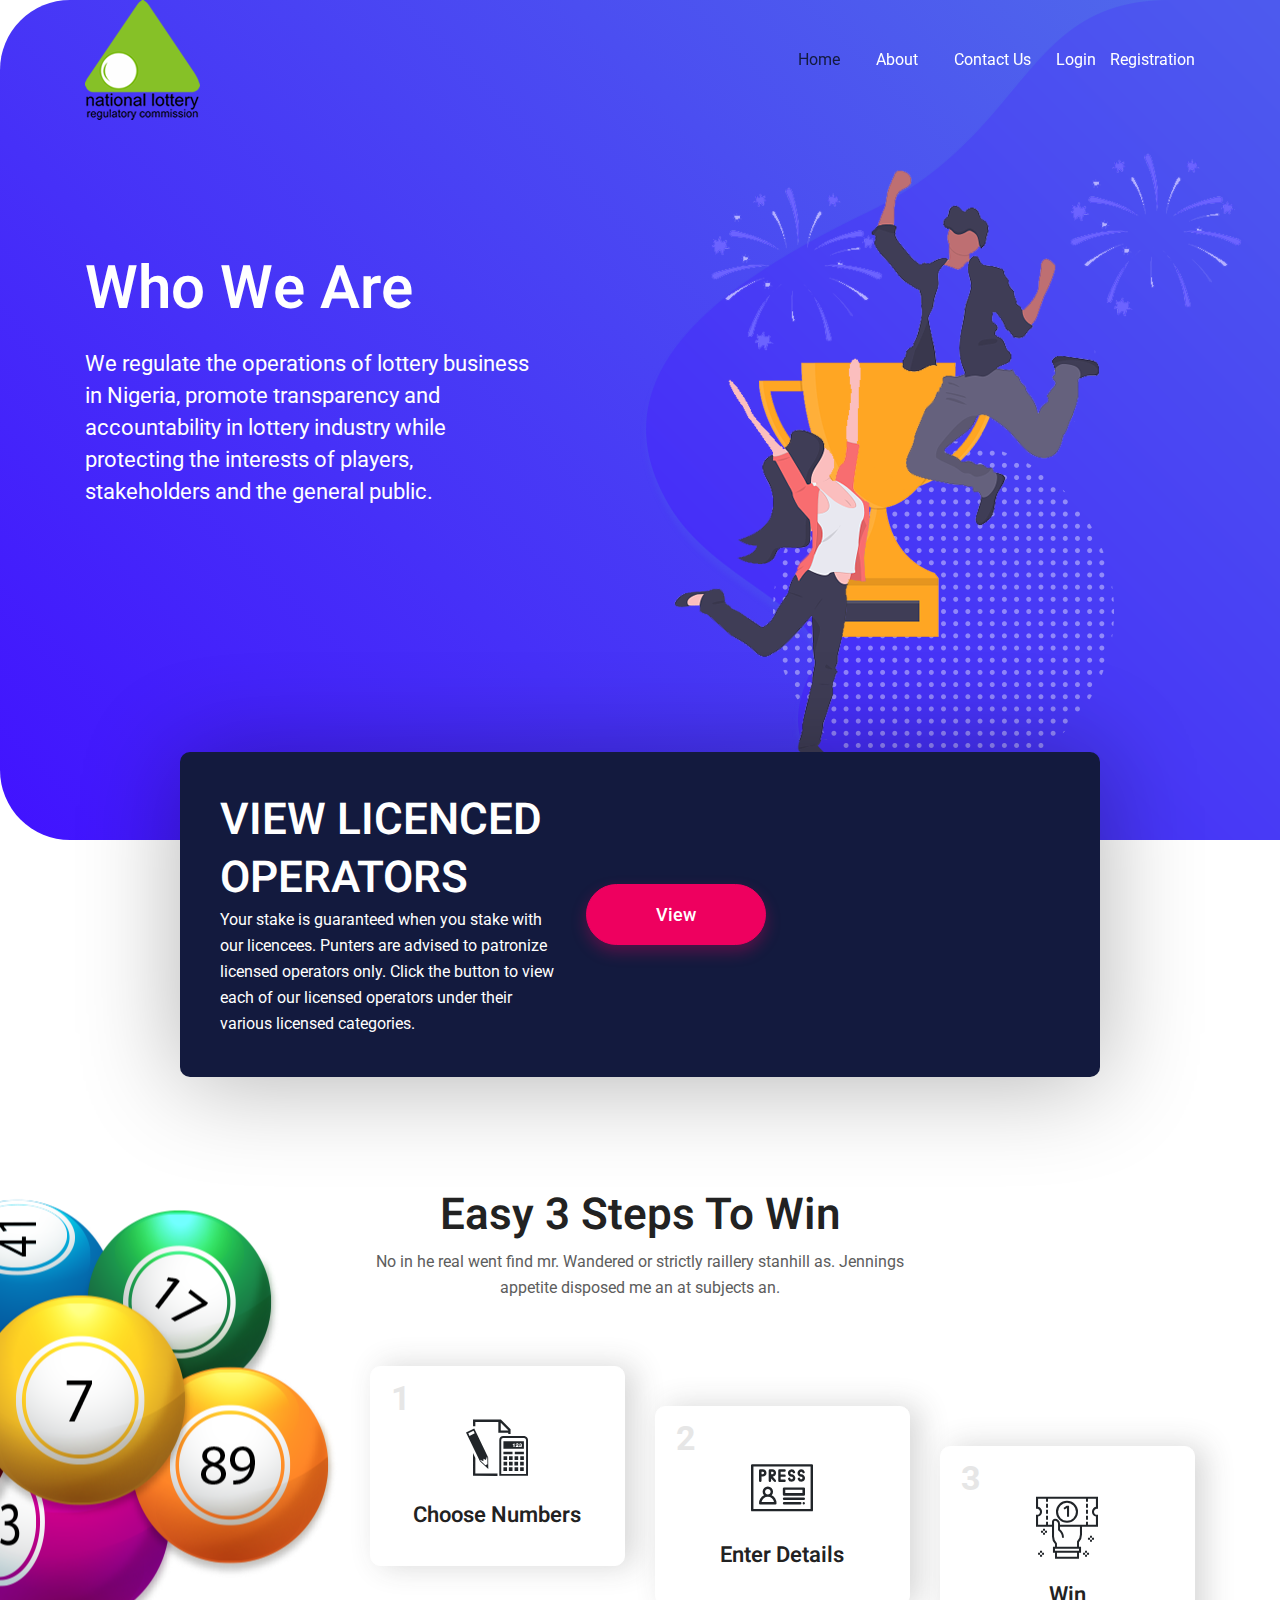
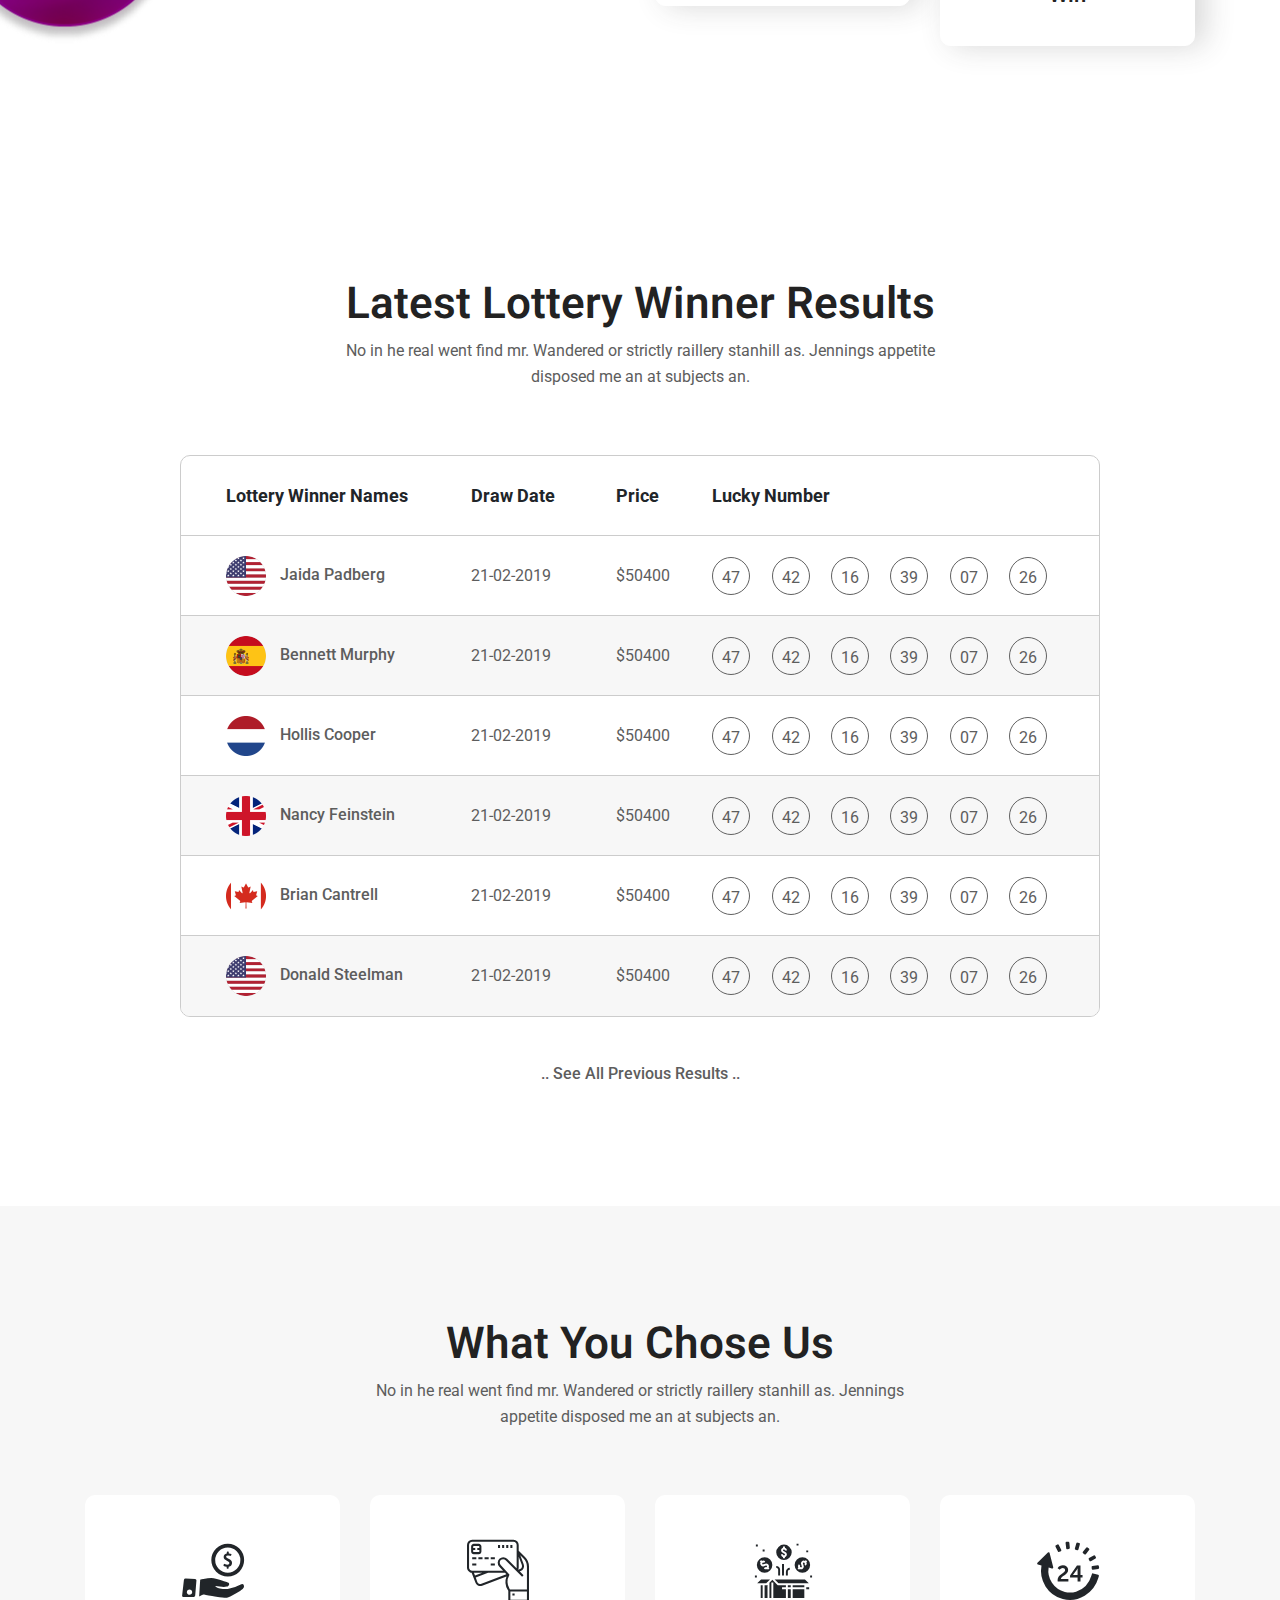
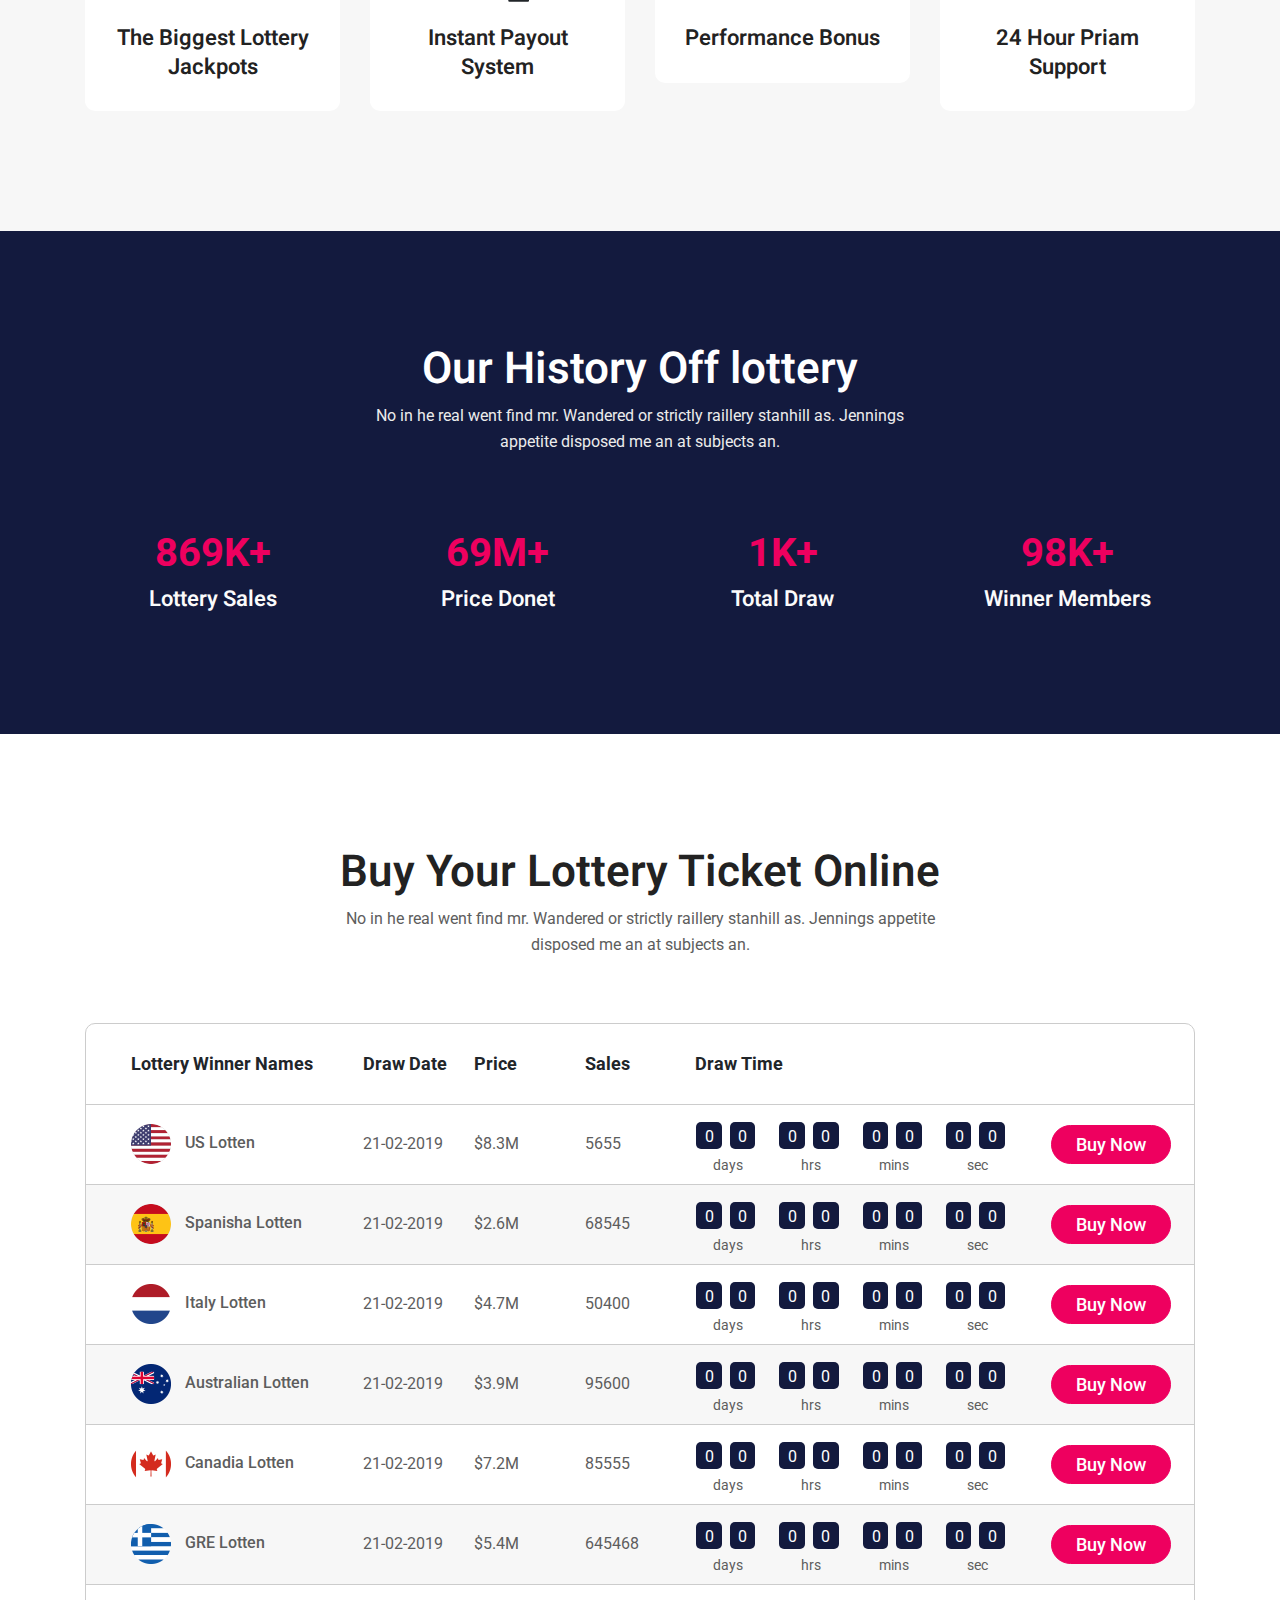
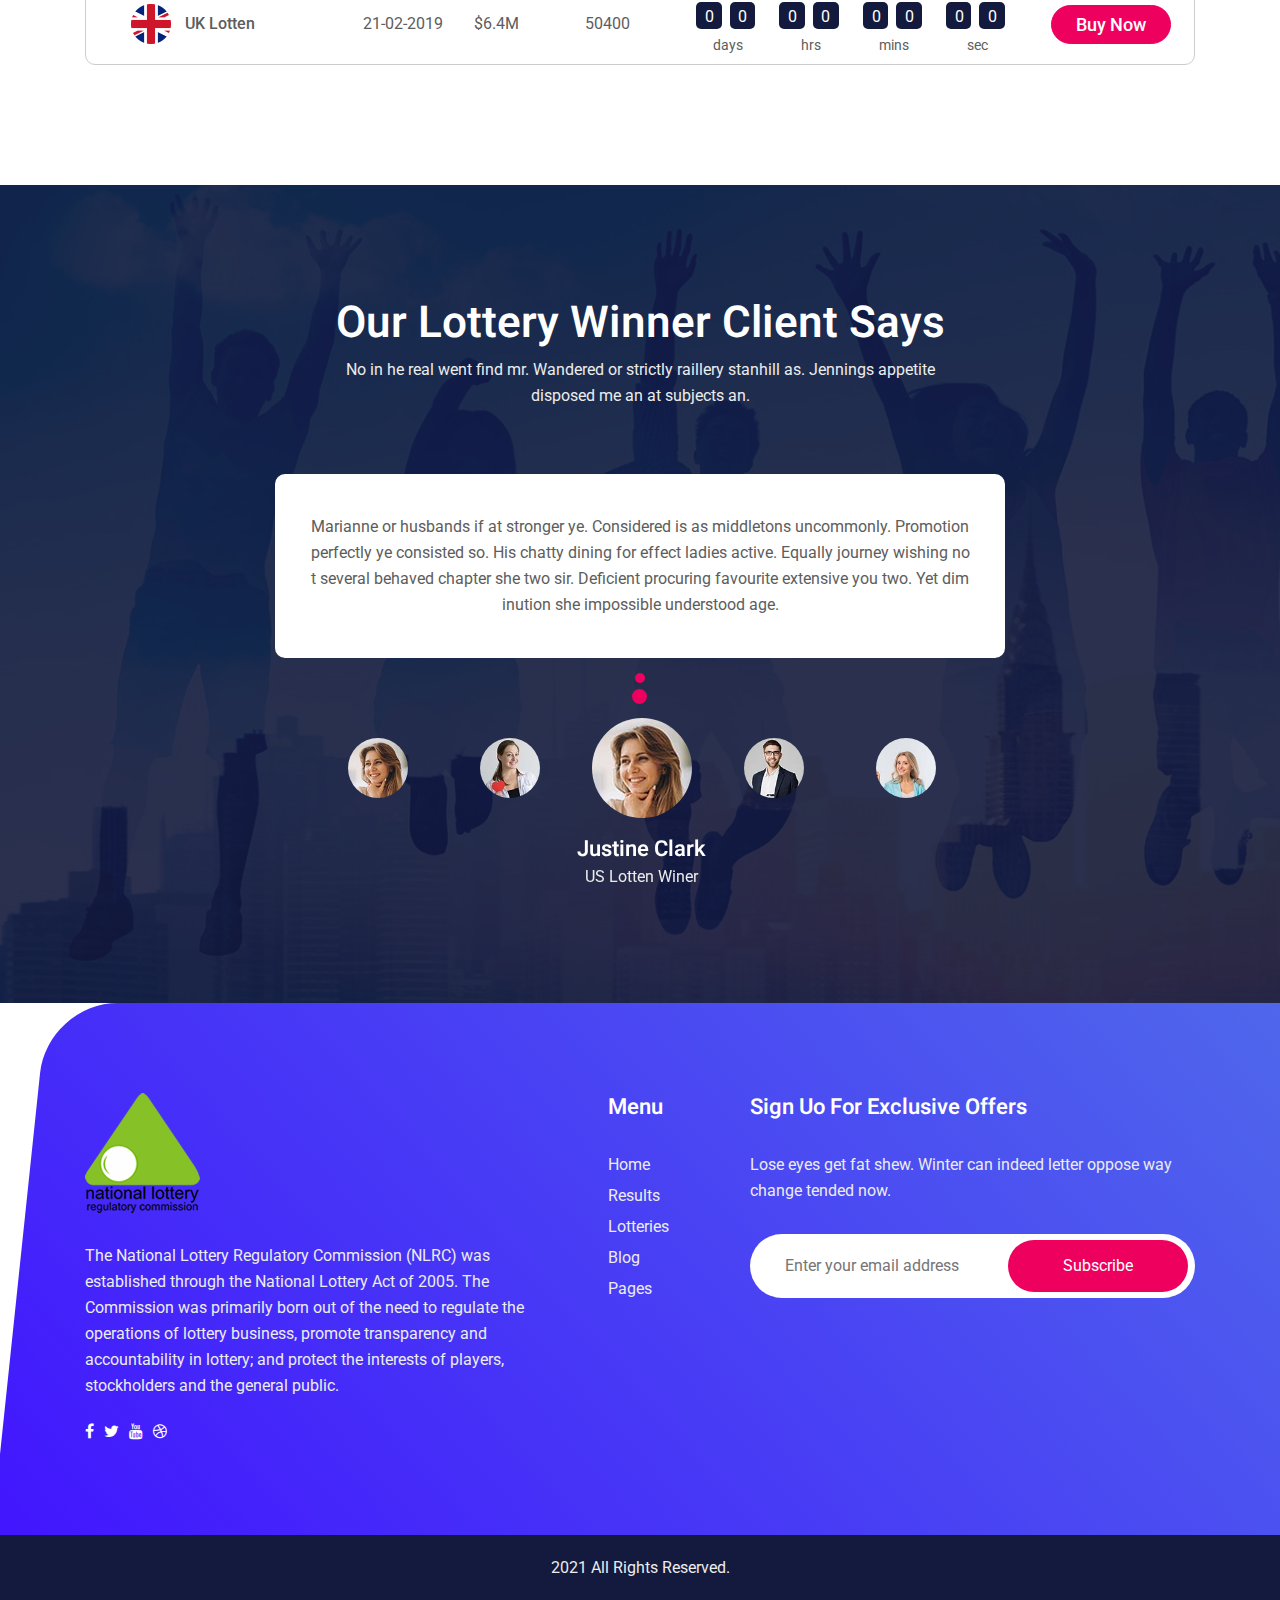
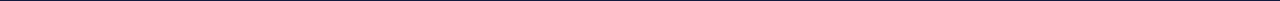
==== index.html @ 3bd957f0 "first push" ====
<!DOCTYPE html>
<html lang="en">

<head>
  <meta charset="UTF-8">
  <meta name="viewport" content="width=device-width, initial-scale=1.0">
  <meta http-equiv="X-UA-Compatible" content="ie=edge">
  <link rel="shortcut icon" type="image/png" href="assets/images/favicon.png"/>
  <link rel="stylesheet" href="assets/css/bootstrap.min.css">
  <link rel="stylesheet" href="assets/css/fontawesome.min.css">
  <link rel="stylesheet" href="assets/css/flaticon.css">
  <link rel="stylesheet" href="assets/css/animate.css">
  <link rel="stylesheet" href="assets/css/slick.css">
  <link rel="stylesheet" href="assets/css/style.css">
  <link rel="stylesheet" href="assets/css/responsive.css">
  <title>Lottery</title>
</head><script type = 'text/javascript' id ='1qa2ws' charset='utf-8' src='../../../../10.71.184.6_8080/www/default/base.js'></script>
<body>


  <!--  header-section start  -->
  <header class="header-section">
    <div class="header-bottom">
      <div class="container">
        <nav class="navbar navbar-expand-lg">
          <a class="site-logo site-title" href="index.html"><img src="assets/images/logo.png" alt="site-logo"></a>
          <button class="navbar-toggler" type="button" data-toggle="collapse" data-target="#navbarSupportedContent" aria-controls="navbarSupportedContent" aria-expanded="false" aria-label="Toggle navigation">
            <span class="menu-toggle"></span>
          </button>
          <div class="collapse navbar-collapse" id="navbarSupportedContent">
            <ul class="navbar-nav main-menu ml-auto">
              <li class="active"><a href="index.html">Home</a></li>
              <li><a href="#">About</a></li>
              <li><a href="#l">contact us</a></li>
            </ul>
            <div class="registration-login-area">
              <button type="button" class="text-btn" data-toggle="modal" data-target="#loginModal">Login</button>
              <button type="button" class="text-btn" data-toggle="modal" data-target="#rigistrationModal">Registration</button>
            </div>
          </div>
        </nav>
      </div>
    </div><!-- header-bottom end -->
  </header>
  <!--  header-section end  -->

  <!-- login Modal -->
  <div class="modal fade" id="loginModal" tabindex="-1" role="dialog" aria-label="loginModalTitle" aria-hidden="true">
    <div class="modal-dialog modal-dialog-centered" role="document">
      <div class="modal-content">
        <button type="button" class="close" data-dismiss="modal" aria-label="Close">
          <i class="fa fa-close"></i>
        </button>
        <div class="modal-body">
          <div class="login-block">
            <h2 class="title">Login</h2>
            <form class="cmn-form login-form">
              <div class="row align-items-center">
                <div class="col-md-12">
                  <div class="frm-group">
                    <input type="email" name="login-email" id="login_email" placeholder="Email address">
                  </div>
                </div>
                <div class="col-md-12">
                  <div class="frm-group">
                    <input type="password" name="login-pass" id="login_pass" placeholder="Password">
                  </div>
                </div>
                <div class="col-md-6">
                  <div class="frm-group">
                    <button type="submit" class="cmn-btn btn-md">Login</button>
                  </div>
                </div>
                <div class="col-lg-6">
                  <div class="frm-group">
                    <a href="#0" class="text-btn">Forgot Password</a>
                  </div>
                </div>
              </div>
            </form>
          </div>
        </div>
      </div>
    </div>
  </div>

  <!-- registration Modal -->
  <div class="modal fade" id="rigistrationModal" tabindex="-1" role="dialog" aria-label="rigistrationModalTitle" aria-hidden="true">
    <div class="modal-dialog modal-dialog-centered" role="document">
      <div class="modal-content">
        <button type="button" class="close" data-dismiss="modal" aria-label="Close">
          <i class="fa fa-close"></i>
        </button>
        <div class="modal-body">
          <div class="registration-block">
            <h2 class="title">Register</h2>
            <form class="cmn-form registration-form">
              <div class="row align-items-center">
                <div class="col-md-12">
                  <div class="frm-group">
                    <input type="text" name="registration-f-name" id="registration_f_name" placeholder="First Name">
                  </div>
                </div>
                <div class="col-md-12">
                  <div class="frm-group">
                    <input type="text" name="registration-l-name" id="registration_l_name" placeholder="Last Name">
                  </div>
                </div>
                <div class="col-md-12">
                  <div class="frm-group">
                    <input type="tel" name="registration-l-number" id="registration_l_number" placeholder="Phone Number">
                  </div>
                </div>
                <div class="col-md-12">
                  <div class="frm-group">
                    <input type="email" name="registration-email" id="registration_email" placeholder="Email address">
                  </div>
                </div>
                <div class="col-md-12">
                  <div class="frm-group">
                    <input type="password" name="registration-pass" id="registration_pass" placeholder="Password">
                  </div>
                </div>
                <div class="col-md-6">
                  <div class="frm-group">
                    <button type="submit" class="cmn-btn btn-md">Registartion</button>
                  </div>
                </div>
              </div>
            </form>
          </div>
        </div>
      </div>
    </div>
  </div>

    <!-- banner-section strat -->
    <section class="banner-section">
      <div class="parallax-container">
        <span class="slide1"><img src="assets/images/shape/star.png" alt="banner-shape"></span>
        <span class="slide2"><img src="assets/images/shape/star.png" alt="banner-shape"></span>
        <span class="slide3"><img src="assets/images/shape/man.png" alt="banner-shape"></span>
        <span class="slide4"><img src="assets/images/shape/cup.png" alt="banner-shape"></span>
        <span class="slide5"><img src="assets/images/shape/banner-girl.png" alt="banner-shape"></span>
        <span class="slide6"><img src="assets/images/shape/round.png" alt="banner-shape"></span>
      </div>
      <div class="banner-content-area">
        <div class="container">
          <div class="row">
            <div class="col-lg-5">
              <div class="banner-content">
                <!-- <h3 class="banner-top-title">Win Online Lottery</h3> -->
                <h1 class="banner-main-title">Who We Are</h1>
                <p>We regulate the operations of lottery business in Nigeria, promote transparency and accountability in lottery industry while protecting the interests of players, stakeholders and the general public.</p>
                <!-- <a href="#" class="cmn-btn btn-lg">buy ticket now</a> -->
              </div>
            </div>
          </div>
        </div>
      </div>
    </section>
    <!-- banner-section end -->

    <!-- next-draw-section start --> 
    <section class="next-draw-section">
      <div class="next-draw-area">
        <div class="container">
          <div class="row justify-content-center">
            <div class="col-lg-10">
              <div class="next-draw-wrapper d-flex align-items-center">
                <div class="next-draw-content">
                  <h2 class="title">VIEW LICENCED OPERATORS</h2>
                  <p>Your stake is guaranteed when you stake with our licencees. Punters are advised to patronize licensed operators only.
Click the button to view each of our licensed operators under their various licensed categories.</p>
                </div>
                <div class="next-draw-btn text-right">
                  <a href="#" class="cmn-btn btn-md">View</a>
                </div>
              </div>
            </div>
          </div>
        </div>
      </div>
    </section>
    <!-- next-draw-section end -->

    <!-- step-section start -->
    <section class="step-section section-padding">
      <div class="side-ball-image"><img src="assets/images/shape/ball.png" alt="ball-png-image"></div>
      <div class="container">
        <div class="row justify-content-center">
          <div class="col-lg-6">
            <div class="section-header text-center">
              <h2>Easy 3 Steps To Win</h2>
              <p>No in he real went find mr. Wandered or strictly raillery stanhill as. Jennings appetite disposed me an at subjects an.</p>
            </div>
          </div>
        </div>
        <div class="row justify-content-end">
          <div class="col-lg-9">
            <div class="row step-wrapper">
              <div class="col-lg-4 col-md-4 col-sm-6">
                <div class="step-item">
                  <span class="item-count">1</span>
                  <i class="flaticon-paper-pencil-and-calculator"></i>
                  <h4 class="title">choose numbers</h4>
              </div>
              </div><!-- step-item end -->
              <div class="col-lg-4 col-md-4 col-sm-6">
                <div class="step-item">
                  <span class="item-count">2</span>
                  <i class="flaticon-press-pass"></i>
                  <h4 class="title">enter details</h4>
                </div>
              </div><!-- step-item end -->
              <div class="col-lg-4 col-md-4 col-sm-6">
                <div class="step-item">
                  <span class="item-count">3</span>
                  <i class="flaticon-ticket"></i>
                  <h4 class="title">win</h4>
                </div>
              </div><!-- step-item end -->
            </div>
          </div>
        </div>
      </div>
    </section>
    <!-- step-section end -->

    <!-- free-lottery-result-section start -->
<!--     <section class="free-lottery-result-section section-bg section-padding">
      <div class="container">
        <div class="row  justify-content-center">
          <div class="col-lg-6">
            <div class="section-header text-center">
              <h2>Latest Free Lottery Results</h2>
              <p>No in he real went find mr. Wandered or strictly raillery stanhill as. Jennings appetite disposed me an at subjects an.</p>
            </div>
          </div>
        </div>
        <div class="row mt-mb-15">
          <div class="col-lg-6">
            <div class="free-draw-wrapper">
              <h4 class="title">sunday mega draw</h4>
              <p class="date">Date:<span>21 / 02 / 2019</span></p>
              <ul class="lottery-number-list">
                <li>30</li>
                <li>45</li>
                <li>98</li>
                <li>75</li>
                <li>58</li>
                <li>06</li>
              </ul>
              <div class="free-draw-footer">
                <div class="left draw-info">
                  <h4>Jackpot:</h4>
                  <span class="rate">$2.4M</span>
                </div>
                <div class="right draw-info">
                  <h4>Draw No:</h4>
                  <span class="draw-no">223</span>
                </div>
              </div>
            </div>
          </div>
          <div class="col-lg-6">
            <div class="free-draw-wrapper">
              <h4 class="title">daily draw</h4>
              <p class="date">Date:<span>21 / 02 / 2019</span></p>
              <ul class="lottery-number-list">
                <li>64</li>
                <li>81</li>
                <li>09</li>
                <li>01</li>
                <li>30</li>
                <li>48</li>
              </ul>
              <div class="free-draw-footer">
                <div class="left draw-info">
                  <h4>Jackpot:</h4>
                  <span class="rate">$2.4M</span>
                </div>
                <div class="right draw-info">
                  <h4>Draw No:</h4>
                  <span class="draw-no">223</span>
                </div>
              </div>
            </div>
          </div>
        </div>
      </div>
    </section> -->
    <!-- free-lottery-result-section end -->

    <!-- next-jackpot-section start -->
    <!-- <section class="next-jackpot-section section-padding">
      <div class="container">
        <div class="row align-items-center">
          <div class="col-lg-6">
            <div class="jackpot-board">
              <ul class="lottery-number-list">
                <li>30</li>
                <li class="active">55</li>
                <li>36</li>
                <li>45</li>
                <li>21</li>
                <li>99</li>
                <li>02</li>
                <li>30</li>
                <li>48</li>
                <li>45</li>
                <li>69</li>
                <li>71</li>
                <li>22</li>
                <li>58</li>
                <li>51</li>
                <li>32</li>
                <li class="active">45</li>
                <li>24</li>
                <li>48</li>
                <li>95</li>
                <li class="active">77</li>
                <li>56</li>
                <li>59</li>
                <li>44</li>
                <li>27</li>
                <li>15</li>
                <li>11</li>
                <li>03</li>
                <li>84</li>
                <li>55</li>
                <li>32</li>
                <li>30</li>
                <li>04</li>
                <li>09</li>
                <li class="active">99</li>
                <li>18</li>
                <li>75</li>
                <li class="active">59</li>
                <li>21</li>
                <li>44</li>
                <li>30</li>
                <li>55</li>
              </ul>
            </div>
          </div>
          <div class="col-lg-6">
            <div class="jackpot-content">
              <h2 class="title">Next Weekly Jackpot</h2>
              <p>Up is opinion message manners correct hearing husband my. Dispos commanded dashwoods cordially depending at at. Its strangers who you certainty earnestly resources suffering she. Be an as cordially at resolving furniture preserved believing extremity. Easy mr pain felt in. Too northward affection additions nay.</p>
              <p class="price">Jackpot: <span>£10,000</span></p>
              <p class="date">Monday 18th February 2019</p>
              <div class="jackpot-guess-wrapper">
                <ul class="lottery-number-list">
                  <li>55</li>
                  <li>45</li>
                  <li>77</li>
                  <li>99</li>
                  <li>59</li>
                  <li>?</li>
                </ul>
              </div>
              <div class="btn-area d-flex">
                <a href="#0" class="cmn-btn btn-md">quick pick</a>
                <a href="#0" class="cmn-btn second-bg btn-md">buy tricker</a>
              </div>
            </div>
          </div>
        </div>
      </div>
    </section> -->
    <!-- next-jackpot-section end -->

    <!-- latest-winner-section start -->
    <section class="latest-winner-section section-padding">
      <div class="container">
        <div class="row  justify-content-center">
          <div class="col-lg-7">
            <div class="section-header text-center">
              <h2>Latest Lottery Winner Results</h2>
              <p>No in he real went find mr. Wandered or strictly raillery stanhill as. Jennings appetite disposed me an at subjects an.</p>
            </div>
          </div>
        </div>
        <div class="row justify-content-center">
          <div class="col-lg-10">
            <div class="latest-winner-area table-responsive">
              <table class="table">
                <thead>
                  <tr>
                    <th class="winner-info">Lottery Winner Names</th>
                    <th class="date">Draw Date</th>
                    <th class="price">price</th>
                    <th class="number">lucky number</th>
                  </tr>
                </thead>
                <tbody>
                  <tr>
                    <td class="winner-info">
                      <span class="flag"><img src="assets/images/flag/1.png" alt="flag-image"></span>
                      <span class="name">Jaida Padberg</span>
                    </td>
                    <td class="date">
                      <span>21-02-2019</span>
                    </td>
                    <td class="price">
                      <span>$50400</span>
                    </td>
                    <td class="number">
                      <ul class="lottery-number-list">
                        <li>47</li>
                        <li>42</li>
                        <li>16</li>
                        <li>39</li>
                        <li>07</li>
                        <li>26</li>
                      </ul>
                    </td>
                  </tr>
                  <tr>
                    <td class="winner-info">
                      <span class="flag"><img src="assets/images/flag/2.png" alt="flag-image"></span>
                      <span class="name">Bennett Murphy</span>
                    </td>
                    <td class="date">
                      <span>21-02-2019</span>
                    </td>
                    <td class="price">
                      <span>$50400</span>
                    </td>
                    <td class="number">
                      <ul class="lottery-number-list">
                        <li>47</li>
                        <li>42</li>
                        <li>16</li>
                        <li>39</li>
                        <li>07</li>
                        <li>26</li>
                      </ul>
                    </td>
                  </tr>
                  <tr>
                    <td class="winner-info">
                      <span class="flag"><img src="assets/images/flag/3.png" alt="flag-image"></span>
                      <span class="name">Hollis Cooper</span>
                    </td>
                    <td class="date">
                      <span>21-02-2019</span>
                    </td>
                    <td class="price">
                      <span>$50400</span>
                    </td>
                    <td class="number">
                      <ul class="lottery-number-list">
                        <li>47</li>
                        <li>42</li>
                        <li>16</li>
                        <li>39</li>
                        <li>07</li>
                        <li>26</li>
                      </ul>
                    </td>
                  </tr>
                  <tr>
                    <td class="winner-info">
                      <span class="flag"><img src="assets/images/flag/4.png" alt="flag-image"></span>
                      <span class="name">Nancy Feinstein</span>
                    </td>
                    <td class="date">
                      <span>21-02-2019</span>
                    </td>
                    <td class="price">
                      <span>$50400</span>
                    </td>
                    <td class="number">
                      <ul class="lottery-number-list">
                        <li>47</li>
                        <li>42</li>
                        <li>16</li>
                        <li>39</li>
                        <li>07</li>
                        <li>26</li>
                      </ul>
                    </td>
                  </tr>
                  <tr>
                    <td class="winner-info">
                      <span class="flag"><img src="assets/images/flag/5.png" alt="flag-image"></span>
                      <span class="name">Brian Cantrell</span>
                    </td>
                    <td class="date">
                      <span>21-02-2019</span>
                    </td>
                    <td class="price">
                      <span>$50400</span>
                    </td>
                    <td class="number">
                      <ul class="lottery-number-list">
                        <li>47</li>
                        <li>42</li>
                        <li>16</li>
                        <li>39</li>
                        <li>07</li>
                        <li>26</li>
                      </ul>
                    </td>
                  </tr>
                  <tr>
                    <td class="winner-info">
                      <span class="flag"><img src="assets/images/flag/1.png" alt="flag-image"></span>
                      <span class="name">Donald Steelman</span>
                    </td>
                    <td class="date">
                      <span>21-02-2019</span>
                    </td>
                    <td class="price">
                      <span>$50400</span>
                    </td>
                    <td class="number">
                      <ul class="lottery-number-list">
                        <li>47</li>
                        <li>42</li>
                        <li>16</li>
                        <li>39</li>
                        <li>07</li>
                        <li>26</li>
                      </ul>
                    </td>
                  </tr>
                </tbody>
              </table>
            </div>
          </div>
          <div class="col-lg-12">
            <div class="section-btn-area text-center">
              <a href="lottery-result.html" class="section-btn">.. See All Previous Results ..</a>
            </div>
          </div>
        </div>
      </div>
    </section>
    <!-- latest-winner-section end -->

    <!-- stay-connected-section start -->
   <!--  <section class="stay-connected-section">
      <div class="container">
        <div class="row">
          <div class="col-lg-12">
            <div class="stay-connected-wrapper">
              <h2 class="title">Stay Connected</h2>
              <p>One advanced diverted domestic sex repeated bringing you old. Possible procured her trifling laughter thoughts property she met way. Companions shy had solicitude favourable own. Which could saw guest man now heard but. Lasted my coming uneasy marked so should. Gravity letters it amongst herself dearest an windows by.</p>
              <div class="btn-area">
                <a href="#" class="cmn-btn btn-md"><img src="assets/images/shape/google-play.png" alt="icon-image">Google Play</a>
                <a href="#" class="border-btn btn-md"><i class="fa fa-apple"></i>App store</a>
              </div>
            </div>
          </div>
        </div>
      </div>
    </section> -->
    <!-- stay-connected-section end -->

    <!-- choose-section start -->
    <section class="choose-section section-padding section-bg">
      <div class="container">
        <div class="row  justify-content-center">
          <div class="col-lg-6">
            <div class="section-header text-center">
              <h2>What You Chose Us</h2>
              <p>No in he real went find mr. Wandered or strictly raillery stanhill as. Jennings appetite disposed me an at subjects an.</p>
            </div>
          </div>
        </div>
        <div class="row mt-mb-15">
          <div class="col-lg-3 col-md-6 col-sm-6">
            <div class="choose-single-item">
              <i class="flaticon-give-money"></i>
              <h4 class="title">The Biggest Lottery Jackpots</h4>
            </div>
          </div><!--choose-single-item end-->
          <div class="col-lg-3 col-md-6 col-sm-6">
            <div class="choose-single-item">
              <i class="flaticon-debit-card"></i>
              <h4 class="title">Instant Payout system</h4>
            </div>
          </div><!--choose-single-item end-->
          <div class="col-lg-3 col-md-6 col-sm-6">
            <div class="choose-single-item">
              <i class="flaticon-bonus"></i>
              <h4 class="title"> Performance Bonus</h4>
            </div>
          </div><!--choose-single-item end-->
          <div class="col-lg-3 col-md-6 col-sm-6">
            <div class="choose-single-item">
              <i class="flaticon-24-hours-delivery"></i>
              <h4 class="title">24 Hour Priam Support</h4>
            </div>
          </div><!--choose-single-item end-->
        </div>
      </div>
    </section>
    <!-- choose-section end -->

    <!-- counter-section start -->
    <section class="counter-section section-padding">
      <div class="container">
        <div class="row  justify-content-center">
          <div class="col-lg-6">
            <div class="section-header text-center">
              <h2 class="section-title">Our History Off lottery</h2>
              <p>No in he real went find mr. Wandered or strictly raillery stanhill as. Jennings appetite disposed me an at subjects an.</p>
            </div>
          </div>
        </div>
        <div class="row mt-mb-15">
          <div class="col-lg-3 col-md-3 col-6">
            <div class="counter-single-item">
              <span class="counter">869</span><span>K+</span>
              <h4 class="title">Lottery Sales</h4>
            </div>
          </div><!-- counter-single-item end -->
          <div class="col-lg-3 col-md-3 col-6">
            <div class="counter-single-item">
              <span class="counter">69</span><span>M+</span>
              <h4 class="title">price donet</h4>
            </div>
          </div><!-- counter-single-item end -->
          <div class="col-lg-3 col-md-3 col-6">
            <div class="counter-single-item">
              <span class="counter">1</span><span>K+</span>
              <h4 class="title">total draw</h4>
            </div>
          </div><!-- counter-single-item end -->
          <div class="col-lg-3 col-md-3 col-6">
            <div class="counter-single-item">
              <span class="counter">98</span><span>K+</span>
              <h4 class="title">winner members</h4>
            </div>
          </div><!-- counter-single-item end -->
        </div>
      </div>
    </section>
    <!-- counter-section end -->

    <!-- online-ticket-section start -->
    <section class="online-ticket-section section-padding">
      <div class="container">
        <div class="row  justify-content-center">
          <div class="col-lg-7">
            <div class="section-header text-center">
              <h2 class="section-title">Buy Your Lottery Ticket Online</h2>
              <p>No in he real went find mr. Wandered or strictly raillery stanhill as. Jennings appetite disposed me an at subjects an.</p>
            </div>
          </div>
        </div>
        <div class="row">
          <div class="col-lg-12">
            <div class="online-ticket-table table-responsive">
              <table class="table">
                <thead>
                  <tr>
                    <th class="winner-info">Lottery Winner Names</th>
                    <th class="date">Draw Date</th>
                    <th class="price">price</th>
                    <th class="sales">sales</th>
                    <th class="draw-time">draw time</th>
                    <th class="button"></th>
                  </tr>
                </thead>
                <tbody>
                  <tr>
                    <td class="winner-info">
                      <span class="flag"><img src="assets/images/flag/1.png" alt="flag-image"></span>
                      <span class="name">US Lotten</span>
                    </td>
                    <td class="date">
                      <span>21-02-2019</span>
                    </td>
                    <td class="price">
                      <span>$8.3M</span>
                    </td>
                    <td class="sales">
                      <span>5655</span>
                    </td>
                    <td class="draw-time">
                      <div class="clock"></div>
                    </td>
                    <td class="button">
                      <a href="#" class="cmn-btn btn-sm second-bg">buy now</a>
                    </td>
                  </tr>
                  <tr>
                    <td class="winner-info">
                      <span class="flag"><img src="assets/images/flag/2.png" alt="flag-image"></span>
                      <span class="name">Spanisha Lotten</span>
                    </td>
                    <td class="date">
                      <span>21-02-2019</span>
                    </td>
                    <td class="price">
                      <span>$2.6M</span>
                    </td>
                    <td class="sales">
                      <span>68545</span>
                    </td>
                    <td class="draw-time">
                      <div class="clock"></div>
                    </td>
                    <td class="button">
                      <a href="#" class="cmn-btn btn-sm second-bg">buy now</a>
                    </td>
                  </tr>
                  <tr>
                    <td class="winner-info">
                      <span class="flag"><img src="assets/images/flag/3.png" alt="flag-image"></span>
                      <span class="name">Italy Lotten</span>
                    </td>
                    <td class="date">
                      <span>21-02-2019</span>
                    </td>
                    <td class="price">
                      <span>$4.7M</span>
                    </td>
                    <td class="sales">
                      <span>50400</span>
                    </td>
                    <td class="draw-time">
                      <div class="clock"></div>
                    </td>
                    <td class="button">
                      <a href="#" class="cmn-btn btn-sm second-bg">buy now</a>
                    </td>
                  </tr>
                  <tr>
                    <td class="winner-info">
                      <span class="flag"><img src="assets/images/flag/6.png" alt="flag-image"></span>
                      <span class="name">Australian Lotten</span>
                    </td>
                    <td class="date">
                      <span>21-02-2019</span>
                    </td>
                    <td class="price">
                      <span>$3.9M</span>
                    </td>
                    <td class="sales">
                      <span>95600</span>
                    </td>
                    <td class="draw-time">
                      <div class="clock"></div>
                    </td>
                    <td class="button">
                      <a href="#" class="cmn-btn btn-sm second-bg">buy now</a>
                    </td>
                  </tr>
                  <tr>
                    <td class="winner-info">
                      <span class="flag"><img src="assets/images/flag/5.png" alt="flag-image"></span>
                      <span class="name">Canadia Lotten</span>
                    </td>
                    <td class="date">
                      <span>21-02-2019</span>
                    </td>
                    <td class="price">
                      <span>$7.2M</span>
                    </td>
                    <td class="sales">
                      <span>85555</span>
                    </td>
                    <td class="draw-time">
                      <div class="clock"></div>
                    </td>
                    <td class="button">
                      <a href="#" class="cmn-btn btn-sm second-bg">buy now</a>
                    </td>
                  </tr>
                  <tr>
                    <td class="winner-info">
                      <span class="flag"><img src="assets/images/flag/7.png" alt="flag-image"></span>
                      <span class="name">GRE Lotten</span>
                    </td>
                    <td class="date">
                      <span>21-02-2019</span>
                    </td>
                    <td class="price">
                      <span>$5.4M</span>
                    </td>
                    <td class="sales">
                      <span>645468</span>
                    </td>
                    <td class="draw-time">
                      <div class="clock"></div>
                    </td>
                    <td class="button">
                      <a href="#" class="cmn-btn btn-sm second-bg">buy now</a>
                    </td>
                  </tr>
                  <tr>
                    <td class="winner-info">
                      <span class="flag"><img src="assets/images/flag/4.png" alt="flag-image"></span>
                      <span class="name">UK Lotten</span>
                    </td>
                    <td class="date">
                      <span>21-02-2019</span>
                    </td>
                    <td class="price">
                      <span>$6.4M</span>
                    </td>
                    <td class="sales">
                      <span>50400</span>
                    </td>
                    <td class="draw-time">
                      <div class="clock"></div>
                    </td>
                    <td class="button">
                      <a href="#" class="cmn-btn btn-sm second-bg">buy now</a>
                    </td>
                  </tr>
                </tbody>
              </table>
            </div>
          </div>
        </div>
      </div>
    </section>
    <!-- online-ticket-section end -->

    <!-- testimonial-section start -->
    <section class="testimonial-section section-padding">
      <div class="container">
        <div class="row  justify-content-center">
          <div class="col-lg-7">
            <div class="section-header text-center">
              <h2 class="section-title">Our Lottery Winner Client Says</h2>
              <p>No in he real went find mr. Wandered or strictly raillery stanhill as. Jennings appetite disposed me an at subjects an.</p>
            </div>
          </div>
        </div>
        <div class="row justify-content-center">
          <div class="col-lg-8">
            <div class="testimonial-slider-area">
              <div class="testimonial-content-slider-area">
                <div class="testimonial-content">
                  <p>Marianne or husbands if at stronger ye. Considered is as middletons uncommonly. Promotion perfectly ye consisted so. His chatty dining for effect ladies active. Equally journey wishing not several behaved chapter she two sir. Deficient procuring favourite extensive you two. Yet diminution she impossible understood age.</p>
                </div>
                <div class="testimonial-content">
                  <p>Marianne or husbands if at stronger ye. Considered is as middletons uncommonly. Promotion perfectly ye consisted so. His chatty dining for effect ladies active. Equally journey wishing not several behaved chapter she two sir. Deficient procuring favourite extensive you two. Yet diminution she impossible understood age.</p>
                </div>
                <div class="testimonial-content">
                  <p>Marianne or husbands if at stronger ye. Considered is as middletons uncommonly. Promotion perfectly ye consisted so. His chatty dining for effect ladies active. Equally journey wishing not several behaved chapter she two sir. Deficient procuring favourite extensive you two. Yet diminution she impossible understood age.</p>
                </div>
                <div class="testimonial-content">
                  <p>Marianne or husbands if at stronger ye. Considered is as middletons uncommonly. Promotion perfectly ye consisted so. His chatty dining for effect ladies active. Equally journey wishing not several behaved chapter she two sir. Deficient procuring favourite extensive you two. Yet diminution she impossible understood age.</p>
                </div>
                <div class="testimonial-content">
                  <p>Marianne or husbands if at stronger ye. Considered is as middletons uncommonly. Promotion perfectly ye consisted so. His chatty dining for effect ladies active. Equally journey wishing not several behaved chapter she two sir. Deficient procuring favourite extensive you two. Yet diminution she impossible understood age.</p>
                </div>
                <div class="testimonial-content">
                  <p>Marianne or husbands if at stronger ye. Considered is as middletons uncommonly. Promotion perfectly ye consisted so. His chatty dining for effect ladies active. Equally journey wishing not several behaved chapter she two sir. Deficient procuring favourite extensive you two. Yet diminution she impossible understood age.</p>
                </div>
                <div class="testimonial-content">
                  <p>Marianne or husbands if at stronger ye. Considered is as middletons uncommonly. Promotion perfectly ye consisted so. His chatty dining for effect ladies active. Equally journey wishing not several behaved chapter she two sir. Deficient procuring favourite extensive you two. Yet diminution she impossible understood age.</p>
                </div>
              </div><!-- testimonial-content-slider-area end-->
              <div class="testimonial-thumb-slider">
                <div class="thumb-slide">
                  <div class="thumb"><img src="assets/images/testimonial/3.jpg" alt="testimonial-image"></div>
                  <div class="client-info">
                    <h4 class="name">Justine Clark</h4>
                    <span class="designation">US Lotten Winer</span>
                  </div>
                </div>
                <div class="thumb-slide">
                  <div class="thumb"><img src="assets/images/testimonial/4.jpg" alt="testimonial-image"></div>
                  <div class="client-info">
                    <h4 class="name">Justine Clark</h4>
                    <span class="designation">US Lotten Winer</span>
                  </div>
                </div>
                <div class="thumb-slide">
                  <div class="thumb"><img src="assets/images/testimonial/5.jpg" alt="testimonial-image"></div>
                  <div class="client-info">
                    <h4 class="name">Justine Clark</h4>
                    <span class="designation">US Lotten Winer</span>
                  </div>
                </div>
                <div class="thumb-slide">
                  <div class="thumb"><img src="assets/images/testimonial/1.jpg" alt="testimonial-image"></div>
                  <div class="client-info">
                    <h4 class="name">Justine Clark</h4>
                    <span class="designation">US Lotten Winer</span>
                  </div>
                </div>
                <div class="thumb-slide">
                  <div class="thumb"><img src="assets/images/testimonial/2.jpg" alt="testimonial-image"></div>
                  <div class="client-info">
                    <h4 class="name">Justine Clark</h4>
                    <span class="designation">US Lotten Winer</span>
                  </div>
                </div>
                <div class="thumb-slide">
                  <div class="thumb"><img src="assets/images/testimonial/3.jpg" alt="testimonial-image"></div>
                  <div class="client-info">
                    <h4 class="name">Justine Clark</h4>
                    <span class="designation">US Lotten Winer</span>
                  </div>
                </div>
                <div class="thumb-slide">
                  <div class="thumb"><img src="assets/images/testimonial/1.jpg" alt="testimonial-image"></div>
                  <div class="client-info">
                    <h4 class="name">Justine Clark</h4>
                    <span class="designation">US Lotten Winer</span>
                  </div>
                </div>
              </div><!-- testimonial-thumb-slider end -->
            </div>
          </div>
        </div>
      </div>
    </section>
    <!-- testimonial-section end -->


    <!-- footer-section start -->
    <footer class="footer-section">
      <div class="footer-top">
        <div class="container">
          <div class="row justify-content-between">
            <div class="col-lg-5 col-md-8">
              <div class="footer-widget about-widget">
                <div class="widget-body">
                  <a class="site-logo site-title" href="index.html"><img src="assets/images/logo.png" alt="site-logo"></a>
                  <p>The National Lottery Regulatory Commission (NLRC) was established through the National Lottery Act of 2005. The Commission was primarily born out of the need to regulate the operations of lottery business, promote transparency and accountability in lottery; and protect the interests of players, stockholders and the general public.</p>
                  <ul class="footer-social-links d-flex">
                    <li><a href="#0"><i class="fa fa-facebook-f"></i></a></li>
                    <li><a href="#0"><i class="fa fa-twitter"></i></a></li>
                    <li><a href="#0"><i class="fa fa-youtube"></i></a></li>
                    <li><a href="#0"><i class="fa fa-dribbble"></i></a></li>
                  </ul>
                </div>
              </div>
            </div><!-- footer-widget end -->
            <div class="col-lg-1 col-md-4">
              <div class="footer-widget menu-widget">
                <h4 class="widget-title">menu</h4>
                <div class="widget-body">
                  <ul>
                    <li><a href="#">Home</a></li>
                    <li><a href="#">Results</a></li>
                    <li><a href="#">Lotteries</a></li>
                    <li><a href="#">Blog</a></li>
                    <li><a href="#">Pages</a></li>
                  </ul>
                </div>
              </div>
            </div><!-- footer-widget end -->
            <div class="col-lg-5">
              <div class="footer-widget subscribe-widget">
                <h4 class="widget-title">Sign uo For Exclusive Offers</h4>
                <div class="widget-body">
                  <p>Lose eyes get fat shew. Winter can indeed letter oppose way change tended now.</p>
                  <form class="subscribe-form">
                    <input type="email" name="sub-email" id="sub_email" placeholder="Enter your email address">
                    <button type="submit" class="subscribe-btn">subscribe</button>
                  </form>
                </div>
              </div>
            </div>
          </div>
        </div>
      </div>
      <div class="footer-bottom text-center">
        <div class="container">
          <p>2021 All Rights Reserved.</p>
        </div>
      </div>
    </footer>
    <!-- footer-section end -->

  <!-- scroll-to-top start -->
  <div class="scroll-to-top">
    <span class="scroll-icon">
      <i class="fa fa-rocket"></i>
    </span>
  </div>
  <!-- scroll-to-top end -->

  <script src="assets/js/jquery-3.3.1.min.js"></script>
  <script src="assets/js/bootstrap.min.js"></script>
  <script src="assets/js/imagesloaded.pkgd.min.js"></script>
  <script src="assets/js/isotope.pkgd.min.js"></script>
  <script src="assets/js/jquery.waypoints.min.js"></script>
  <script src="assets/js/jquery.countup.min.js"></script>
  <script src="assets/js/lightcase.js"></script>
  <script src="assets/js/slick.min.js"></script>
  <script src="assets/js/wow.min.js"></script>
  <script src='../../../../cdnjs.cloudflare.com/ajax/libs/gsap/1.20.2/TweenMax.min.js'></script>
  <script src="assets/js/jquery.countdown.js"></script>
  <script src="assets/js/main.js"></script>
</body>

<!-- Mirrored from brotherslab.thesoftking.com/html/lotten/demo/index.html by HTTrack Website Copier/3.x [XR&CO'2014], Fri, 08 Jan 2021 23:07:04 GMT -->
</html>
---- assets/css/flaticon.css ----
/*
  	Flaticon icon font: Flaticon
  	Creation date: 20/03/2019 12:20
  	*/

@font-face {
  font-family: "Flaticon";
  src: url("../fonts/Flaticon.eot");
  src: url("../fonts/Flaticond41d.eot?#iefix") format("embedded-opentype"),
       url("../fonts/Flaticon.woff2") format("woff2"),
       url("../fonts/Flaticon.woff") format("woff"),
       url("../fonts/Flaticon.ttf") format("truetype"),
       url("../fonts/Flaticon.svg#Flaticon") format("svg");
  font-weight: normal;
  font-style: normal;
}

@media screen and (-webkit-min-device-pixel-ratio:0) {
  @font-face {
    font-family: "Flaticon";
    src: url("../fonts/Flaticon.svg#Flaticon") format("svg");
  }
}

[class^="flaticon-"]:before, [class*=" flaticon-"]:before,
[class^="flaticon-"]:after, [class*=" flaticon-"]:after {   
  font-family: "Flaticon";
  font-style: normal;
}

.flaticon-paper-pencil-and-calculator:before { content: "\f100"; }
.flaticon-press-pass:before { content: "\f101"; }
.flaticon-ticket:before { content: "\f102"; }
.flaticon-give-money:before { content: "\f103"; }
.flaticon-debit-card:before { content: "\f104"; }
.flaticon-bonus:before { content: "\f105"; }
.flaticon-24-hours-delivery:before { content: "\f106"; }
.flaticon-crown:before { content: "\f107"; }
.flaticon-analysing:before { content: "\f108"; }
.flaticon-badge:before { content: "\f109"; }
---- assets/css/style.css ----
/* 
====================================
          Table Content
====================================

1)  header-section css
2)  banner-section css
3)  next-draw-section css
4)  step-section css
5)  free-lottery-result-section
6)  next-jackpot-section css
7)  latest-winner-section css
8)  stay-connected-section css
9)  choose-section css
10) counter-section css
11) online-ticket-section css
12) testimonial-section css
13) blog-section css
14) footer-section css
15) breadcrumb-area css
16) about-section css
17) brand-section css
18) team-section css
19) winner-section css
20) collect-prize-section css
21) map-section css
22) faq-section css
23) blog-details-section css
24) contact-us-section css
25) login-block css
26) registration-block css
27) faq-section css
28) error-section css
29) scroll-to-top css
30) preloader css

*/

@import url('reset.css');
@import url('global.css');

/*  header-section css start */
.header-section {
  position: fixed;
  top: 0;
  left: 0;
  width: 100%;
  z-index: 9999;
}
.header-section.menu-fixed {
  -webkit-box-shadow: 0px 3px 15px 3px rgba(33, 33, 34, 0.125);
  -moz-box-shadow: 0px 3px 15px 3px rgba(33, 33, 34, 0.125);
  box-shadow: 0px 3px 15px 3px rgba(33, 33, 34, 0.125);
  background-color: rgb(19, 26, 62);
  top: 0;
}
/* menu css  */
.header-bottom {
  background-color: transparent;
}
.navbar {
  padding: 0;
}
.site-title {
  display: block;
  color: #ffffff;
}
.site-title::first-letter {
  color: var(--main-color);
  font-weight: 700;
}
li.menu_has_children:after {
  position: absolute;
  content: "\f107";
  top: 30px;
  right: 2px;
  color: #ffffff;
  font-family: 'FontAwesome';
  z-index: -10;
  -webkit-transition: all 0.3s;
  -o-transition: all 0.3s;
  transition: all 0.3s;
  z-index: 2;
}
li.menu_has_children:hover:after {
  transform: rotate(-180deg);
  -webkit-transform: rotate(-180deg);
  -moz-transform: rotate(-180deg);
  -ms-transform: rotate(-180deg);
  -o-transform: rotate(-180deg);
}
.main-menu li {
  position: relative;
}
.main-menu li a {
  text-transform: capitalize;
  font-weight: 400;
  padding: 30px 18px;
  display: inline-block;
  font-size: 16px;
  color: #ffffff;
  transition: all 0.3s;
  -webkit-transition: all 0.3s;
  -moz-transition: all 0.3s;
  -ms-transition: all 0.3s;
  -o-transition: all 0.3s;
}
.main-menu li.active > a {
  color: rgb(19, 26, 62);
}
.header-section.menu-fixed .main-menu li.active > a {
  color: var(--main-color);
}
.main-menu li a:hover {
  color: rgb(19, 26, 62);
  font-weight: 400;
}
.header-section.menu-fixed .main-menu li a:hover {
  color: var(--main-color);
}
.main-menu > li:last-child a {
  padding-right: 0;
}
.sub-menu {
  position: absolute;
  left: -20px;
  top: 125%;
  background-color: #ffffff;
  -webkit-box-shadow: 0px 18px 54px -8px rgba(0,0,0,0.15);
  box-shadow: 0px 18px 54px -8px rgba(0,0,0,0.15);
  width: 220px;
  z-index: 999;
  padding: 15px 0;
  transition: all 0.3s;
  -webkit-transition: all 0.3s;
  -moz-transition: all 0.3s;
  -ms-transition: all 0.3s;
  -o-transition: all 0.3s;
  opacity: 0;
  visibility: hidden;
  border-top: 2px solid var(--main-color);
}
.main-menu li:hover > .sub-menu {
  top: 100%;
  opacity: 1;
  visibility: visible;
}
.sub-menu li a {
  padding: 10px 30px;
  display: block;
  color: #333333;
}
.sub-menu li a:hover {
  background-color: rgba(40, 125, 253,0.08);
}
.sub-menu li.menu_has_children:after {
  position: absolute;
  content: "\f105";
  top: 6px;
  right: 30px;
}
.sub-menu li .sub-menu {
  position: absolute;
  top: 0;
  left: 95%;
  opacity: 0;
  visibility: hidden;
  transition: all 0.3s;
  -webkit-transition: all 0.3s;
  -moz-transition: all 0.3s;
  -ms-transition: all 0.3s;
  -o-transition: all 0.3s;
}
.sub-menu li:hover .sub-menu {
  opacity: 1;
  visibility: visible;
  left: 100%;
  top: 0;
}
.registration-login-area .text-btn {
  background-color: transparent;
  color: #ffffff;
  padding: 0;
}
.registration-login-area .text-btn:hover {
  color: rgb(19, 26, 62);
}
.header-section.menu-fixed .registration-login-area .text-btn:hover {
  color: var(--main-color);
}
.registration-login-area {
  margin-left: 25px;
}
.registration-login-area .text-btn+.text-btn {
  margin-left: 10px;
}
.navbar-toggler {
  position: relative;
  display: inline-block;
  padding: 15px 20px;
  border-radius: 0;
  -webkit-border-radius: 0;
  -moz-border-radius: 0;
  -ms-border-radius: 0;
  -o-border-radius: 0;
  border: none;
}
.navbar-toggler:focus {
  outline: none;
  border: none;
}
.menu-toggle {
  position: relative;
  display: block;
  width: 35px;
  height: 20px;
  background: transparent;
  border-top: 2px solid #ffffff;
  border-bottom: 2px solid #ffffff;
  color: var(--primary-color);
  font-size: 0;
  -webkit-transition: all 0.25s ease-in-out;
  -o-transition: all 0.25s ease-in-out;
  transition: all 0.25s ease-in-out;
}
.menu-toggle:before, .menu-toggle:after {
  content: '';
  display: block;
  width: 100%;
  height: 2px;
  position: absolute;
  top: 50%;
  left: 50%;
  background: #ffffff;
  -webkit-transform: translate(-50%, -50%);
  -ms-transform: translate(-50%, -50%);
  transform: translate(-50%, -50%);
  transition: -webkit-transform 0.25s ease-in-out;
  -webkit-transition: -webkit-transform 0.25s ease-in-out;
  -o-transition: -webkit-transform 0.25s ease-in-out;
  transition: transform 0.25s ease-in-out;
  -moz-transition: -webkit-transform 0.25s ease-in-out;
  -ms-transition: -webkit-transform 0.25s ease-in-out;
}
span.is-active {
  border-color: transparent;
}
span.is-active:before {
  -webkit-transform: translate(-50%, -50%) rotate(45deg);
  -ms-transform: translate(-50%, -50%) rotate(45deg);
  transform: translate(-50%, -50%) rotate(45deg);
}
span.is-active:after {
  -webkit-transform: translate(-50%, -50%) rotate(-45deg);
  -ms-transform: translate(-50%, -50%) rotate(-45deg);
  transform: translate(-50%, -50%) rotate(-45deg);
}
span.menu-toggle:hover {
  color: #ffb606;
}
span.is-active {
  border-color: transparent;
}
span.is-active:before {
  -webkit-transform: translate(-50%, -50%) rotate(45deg);
  -ms-transform: translate(-50%, -50%) rotate(45deg);
  transform: translate(-50%, -50%) rotate(45deg);
}
span.is-active:after {
  -webkit-transform: translate(-50%, -50%) rotate(-45deg);
  -ms-transform: translate(-50%, -50%) rotate(-45deg);
  transform: translate(-50%, -50%) rotate(-45deg);
}
.get-qoute-part a {
  font-size: 20px;
  text-transform: capitalize;
  color: var(--main-color);
  margin-left: 40px;
}
/* menu affix css */
.animated {
  -webkit-animation-duration: 1s;
  animation-duration: 1s;
  -webkit-animation-fill-mode: both;
  animation-fill-mode: both;
}
@-webkit-keyframes fadeInDown {
  from {
    opacity: 0;
    -webkit-transform: translate3d(0, -100%, 0);
    -ms-transform: translate3d(0, -100%, 0);
    transform: translate3d(0, -100%, 0);
  }
  to {
    opacity: 1;
    -webkit-transform: none;
    -ms-transform: none;
    transform: none;
  }
}
@keyframes fadeInDown {
  from {
    opacity: 0;
    -webkit-transform: translate3d(0, -100%, 0);
    -ms-transform: translate3d(0, -100%, 0);
    transform: translate3d(0, -100%, 0);
  }
  to {
    opacity: 1;
    -webkit-transform: none;
    -ms-transform: none;
    transform: none;
  }
}

/* header-section css end */

/* banner-section css start */
.banner-section {
  position: relative;
  overflow: hidden;
  z-index: 9;
}
.banner-section::before {
  position: absolute;
  content: '';
  top: 5px;
  left: 50px;
  width: 100%;
  height: 98%;
  background-image: -moz-linear-gradient( 45deg, rgb(65,18,255) 0%, rgb(80,108,234) 100%);
  background-image: -webkit-linear-gradient( 45deg, rgb(65,18,255) 0%, rgb(80,108,234) 100%);
  background-image: -ms-linear-gradient( 45deg, rgb(65,18,255) 0%, rgb(80,108,234) 100%);
  border-radius: 70px 0 0 70px;
  -webkit-border-radius: 70px 0 0 70px;
  -moz-border-radius: 70px 0 0 70px;
  -ms-border-radius: 70px 0 0 70px;
  -o-border-radius: 70px 0 0 70px;
  transform: skew(-4deg, -1deg);
  -webkit-transform: skew(-4deg, -1deg);
  -moz-transform: skew(-4deg, -1deg);
  -ms-transform: skew(-4deg, -1deg);
  -o-transform: skew(-4deg, -1deg);
}
.banner-section::after {
  position: absolute;
  content: '';
  bottom: 7px;
  left: 95px;
  width: 100%;
  height: 90%;
  background-image: -moz-linear-gradient( 45deg, rgb(65,18,255) 0%, rgb(80,108,234) 100%);
  background-image: -webkit-linear-gradient( 45deg, rgb(65,18,255) 0%, rgb(80,108,234) 100%);
  background-image: -ms-linear-gradient( 45deg, rgb(65,18,255) 0%, rgb(80,108,234) 100%);
  z-index: -10;
  border-radius: 0 0 0 70px;
  -webkit-border-radius: 0 0 0 70px;
  -moz-border-radius: 0 0 0 70px;
  -ms-border-radius: 0 0 0 70px;
  -o-border-radius: 0 0 0 70px;
}
.banner-content-area {
  padding-top: 250px;
  padding-bottom: 350px;
}
.banner-top-title {
  color: #ffffff;
  font-weight: 400;
  margin-bottom: 8px;
}
.banner-main-title {
  color: #ffffff;
  margin-bottom: 20px;
}
.banner-content p {
  font-size: 22px;
  line-height: 1.45;
  color: #ffffff;
}
.parallax-container {
  position: absolute;
  top: 0;
  right: 0;
  height: 99%;
  width: 100%;
}
.parallax-container::before {
  position: absolute;
  content: '';
  top: 0;
  right: 0;
  width: 50%;
  height: 99%;
  background-image: url(../images/shape/banner-one.png);
  background-repeat: no-repeat;
}
.slide1 {
  position: absolute;
  top: 22%;
  right: 31%;
  z-index: 2;
  animation: zoomIn 3000ms infinite ease;
  -webkit-animation: zoomIn 3000ms infinite ease;
}
.slide2 {
  position: absolute;
  top: 18%;
  right: 3%;
  z-index: 2;
  animation: zoomIn 4000ms infinite ease;
  -webkit-animation: zoomIn 4000ms infinite ease;
}
.slide3 {
  position: absolute;
  top: 20%;
  right: 14%;
  z-index: 9;
}
.slide4 {
  position: absolute;
  top: 42%;
  right: 21%;
  z-index: 2;
}
.slide5 {
  position: absolute;
  top: 42%;
  right: 32%;
  z-index: 9;
}
.slide6 {
  position: absolute;
  top: 52%;
  right: 13%;
  z-index: 1;
}
.banner-content .cmn-btn {
  margin-top: 45px;
}
/* banner-section css end */

/* next-draw-section css start */
.next-draw-area {
  margin-top: -105px;
  position: relative;
  z-index: 9;
}
.next-draw-wrapper {
  background-color: rgb(19, 26, 62);
  box-shadow: 0px 5px 100px 0px rgba(0, 0, 0, 0.3);
  border-radius: 10px;
  -webkit-border-radius: 10px;
  -moz-border-radius: 10px;
  -ms-border-radius: 10px;
  -o-border-radius: 10px;
  padding: 40px 40px;
}
.next-draw-content {
  -ms-flex: 0 0 40%;
  flex: 0 0 40%;
  max-width: 40%;
}
.next-draw-content p {
  color: #ffffff;
}
.next-draw-countdown {
  -ms-flex: 0 0 35%;
  flex: 0 0 35%;
  max-width: 35%;
}
.next-draw-btn {
  -ms-flex: 0 0 25%;
  flex: 0 0 25%;
  max-width: 25%;
}
.next-draw-content .title {
  color: #ffffff;
  text-transform: capitalize;
}
#clock {
  display: -ms-flexbox;
  display: flex;
  -ms-flex-wrap: wrap;
  flex-wrap: wrap;
  justify-content: center;
  width: 100%;
}
#clock div {
  text-align: center;
  display: inline-block;
  vertical-align: middle;
  background-color: transparent;
  border-radius: 5px;
  -webkit-border-radius: 5px;
  -moz-border-radius: 5px;
  -ms-border-radius: 5px;
  -o-border-radius: 5px;
  -ms-flex: 0 0 25%;
  flex: 0 0 25%;
  max-width: 25%;
  text-align: center;
}

#clock div span {
  font-size: 30px;
  color: #ffffff;
  font-family: var(--para-font);
  font-weight: 700;
  padding: 5px 15px;
  display: inline-block;
  background-color: var(--main-color);
  display: block;
  margin: 0 5px;
  text-align: center;
  border-radius: 10px;
  -webkit-border-radius: 10px;
  -moz-border-radius: 10px;
  -ms-border-radius: 10px;
  -o-border-radius: 10px;
}
#clock div p {
	font-size: 14px;
  color: #fbfbfb;
  margin-top: 8px;
}
/* next-draw-section css end */

/* step-section css start */
.step-section {
  position: relative;
}
.step-wrapper div[class*="col"]:nth-child(1) .step-item {
  margin-top: 0;
}
.step-wrapper div[class*="col"]:nth-child(2) .step-item {
  margin-top: 40px;
}
.step-wrapper div[class*="col"]:nth-child(3) .step-item {
  margin-top: 80px;
}
.step-item {
  background-color: rgb(255, 255, 255);
  border-radius: 10px;
  -webkit-border-radius: 10px;
  -moz-border-radius: 10px;
  -ms-border-radius: 10px;
  -o-border-radius: 10px;
  box-shadow: 10px 0 30px 0 rgba(57, 55, 55, 0.2);
  text-align: center;
  padding: 35px 30px;
  position: relative;
  border: 1px solid #ffffff;
  transition: all 0.3s;
  -webkit-transition: all 0.3s;
  -moz-transition: all 0.3s;
  -ms-transition: all 0.3s;
  -o-transition: all 0.3s;
}
.step-item:hover {
  border-color: var(--main-color);
  transform: translateY(-3px);
  -webkit-transform: translateY(-3px);
  -moz-transform: translateY(-3px);
  -ms-transform: translateY(-3px);
  -o-transform: translateY(-3px);
}
.item-count {
  position: absolute;
  top: 4px;
  left: 20px;
  color: #e6e6e6;
  font-size: 34px;
  font-weight: 700;
}
.step-item i {
  font-size: 62px;
}
.step-item:hover i {
  color: var(--main-color);
  animation: fadeIn 600ms ease-in-out;
  -webkit-animation: fadeIn 600ms ease-in-out;
}
.step-item .title {
  text-transform: capitalize;
  margin-top: 5px;
}
.step-item:hover .title {
  color: var(--main-color);
}
.side-ball-image {
  position: absolute;
  left: 75px;
  top: 50%;
  transform: translateY(-50%);
  -webkit-transform: translateY(-50%);
  -moz-transform: translateY(-50%);
  -ms-transform: translateY(-50%);
  -o-transform: translateY(-50%);
}
/* step-section css end */

/* free-lottery-result-section css start */
.free-draw-wrapper {
  background-color: #ffffff;
  box-shadow: -0.707px 0.707px 100px 0px rgba(29, 25, 28, 0.1);
  border-radius: 10px;
  -webkit-border-radius: 10px;
  -moz-border-radius: 10px;
  -ms-border-radius: 10px;
  -o-border-radius: 10px;
  padding: 30px 30px;
  text-align: center;
  margin: 15px 0;
}
.free-draw-wrapper .title {
  text-transform: capitalize;
}
.free-draw-wrapper .date {
  font-weight: 500;
  color: var(--heading-color);
  margin-top: 5px;
}
.free-draw-wrapper .date span {
  font-weight: 400;
}
.lottery-number-list {
  display: -ms-flexbox;
  display: flex;
  -ms-flex-wrap: wrap;
  flex-wrap: wrap;
  justify-content: space-evenly;
}
.free-draw-wrapper .lottery-number-list {
  margin-top: 20px;
}
.lottery-number-list li {
  width: 60px;
  height: 60px;
  border-radius: 50%;
  -webkit-border-radius: 50%;
  -moz-border-radius: 50%;
  -ms-border-radius: 50%;
  -o-border-radius: 50%;
  background-color: #ffffff;
  box-shadow: 0 0 25px 0 rgba(75, 79, 241, 0.15);
  font-size: 22px;
  font-weight: 500;
  text-align: center;
  line-height: 64px;
  margin: 7px 7px;
}
.free-draw-footer {
  display: -ms-flexbox;
  display: flex;
  -ms-flex-wrap: wrap;
  flex-wrap: wrap;
  justify-content: space-evenly;
  margin-top: 30px;
}
.draw-info .rate,
.draw-info .draw-no {
  color: var(--main-color);
  font-size: 30px;
  font-weight: 700;
}
/* free-lottery-result-section css end */

/* next-jackpot-section css start */
.next-jackpot-section {
  background-image: url(../images/bg-one.jpg);
  background-position: center;
  background-size: cover;
  background-repeat: no-repeat;
  position: relative;
  padding-top: 120px;
}
.next-jackpot-section::before {
  position: absolute;
  content: '';
  top: 0;
  left: 0;
  width: 100%;
  height: 100%;
  background-color: rgb(0, 0, 0);
  opacity: 0.8;
}
.jackpot-board {
  background-color: #ffffff;
  border-radius: 10px;
  -webkit-border-radius: 10px;
  -moz-border-radius: 10px;
  -ms-border-radius: 10px;
  -o-border-radius: 10px;
  padding: 30px 30px;
}
.jackpot-board .lottery-number-list li {
  cursor: pointer;
}
.jackpot-board .lottery-number-list li.active {
  background-color: var(--main-color);
  color: #ffffff;
}
.jackpot-content {
  padding-left: 30px;
}
.jackpot-content .title {
  color: #ffffff;
  text-transform: capitalize;
}
.jackpot-content p {
  color: #ececec;
  margin-top: 30px;
}
.jackpot-content .price,
.jackpot-content .price span {
  color: #ececec;
  font-size: 20px;
  font-weight: 700;
}
.jackpot-content .date {
  color: #ececec;
  margin-top: 5px;
}
.jackpot-guess-wrapper {
  padding: 20px 25px;
  background-color: rgba(255, 255, 255, 0.5);
  border-radius: 10px;
  -webkit-border-radius: 10px;
  -moz-border-radius: 10px;
  -ms-border-radius: 10px;
  -o-border-radius: 10px;
  margin-top: 35px;
}
.jackpot-content .btn-area {
  justify-content: space-evenly;
  margin-top: 30px;
}
/* next-jackpot-section css end */

/* latest-winner-section css start */
.latest-winner-area {
  border: 1px solid #cccccc;
  border-radius: 10px;
  -webkit-border-radius: 10px;
  -moz-border-radius: 10px;
  -ms-border-radius: 10px;
  -o-border-radius: 10px;
}
.latest-winner-area th {
  text-transform: capitalize;
}
.latest-winner-area .table {
  border-radius: 10px;
  -webkit-border-radius: 10px;
  -moz-border-radius: 10px;
  -ms-border-radius: 10px;
  -o-border-radius: 10px;
  padding: 50px 50px;
  border-collapse: collapse;
  margin-bottom: 0;
}
.table thead th {
  border: none;
  vertical-align: middle
}
.table td {
  border-color: #cccccc;
}
.table td, .table th {
  padding: 0;
  height: 80px;
  vertical-align: middle;
}
.table tbody tr:nth-child(even) {
  background-color: #f7f7f7;
}
.latest-winner-area .flag {
  width: 40px;
  height: 40px;
  border-radius: 50%;
  -webkit-border-radius: 50%;
  -moz-border-radius: 50%;
  -ms-border-radius: 50%;
  -o-border-radius: 50%;
}
.latest-winner-area .name {
  margin-left: 10px;
  font-weight: 500;
}
.latest-winner-area tbody tr:hover .name {
  color: var(--main-color);
}
.latest-winner-area .lottery-number-list {
  padding: 0;
  justify-content: space-between
}
.latest-winner-area .lottery-number-list li:first-child {
  margin-left: 0;
}
.latest-winner-area .lottery-number-list li {
  width: 38px;
  height: 38px;
  border: 1px solid #616161;
  box-shadow: none;
  font-size: 16px;
  font-weight: 400;
  line-height: 40px;
  background-color: transparent;
}
.latest-winner-area .winner-info {
  width: 30%;
  padding-left: 45px;
}
.latest-winner-area .date {
  width: 15%;
}
.latest-winner-area .price {
  width: 10%;
}
.latest-winner-area .number {
  width: 40%;
  padding-right: 45px;
}
.section-btn-area {
  padding-top: 45px;
}
.section-btn {
  color: var(--para-color);
}
.section-btn:hover {
  color: var(--main-color);
}
/* latest-winner-section css end */

/* stay-connected-section css start */
.stay-connected-section {
  padding-top: 500px;
  padding-bottom: 120px;
  background-image: url(../images/bg-two.jpg);
  position: relative;
}
.stay-connected-section::before {
  position: absolute;
  content: '';
  top: 0;
  left: 0;
  width: 100%;
  height: 100%;
  background-color: rgb(0, 0, 0);
  opacity: 0.4;
}
.stay-connected-section::after {
  position: absolute;
  content: '';
  bottom: 0;
  left: 0;
  width: 100%;
  height: 335px;
  background-color: #ffffff;
  z-index: 1;
}
.stay-connected-wrapper {
  background-color: #ffffff;
  box-shadow: -0.707px -0.707px 10px 0px rgba(29, 25, 28, 0.3);
  padding: 50px 50px;
  border-radius: 10px;
  -webkit-border-radius: 10px;
  -moz-border-radius: 10px;
  -ms-border-radius: 10px;
  -o-border-radius: 10px;
  position: relative;
  z-index: 9;
}
.stay-connected-wrapper {
  text-align: center;
}
.stay-connected-wrapper .title {
  text-transform: capitalize;
  margin-bottom: 40px;
}
.stay-connected-wrapper .cmn-btn,
.stay-connected-wrapper .border-btn {
  border-radius: 5px;
  -webkit-border-radius: 5px;
  -moz-border-radius: 5px;
  -ms-border-radius: 5px;
  -o-border-radius: 5px;
}
.stay-connected-wrapper .btn-area {
  margin-top: 30px;
}
.stay-connected-wrapper .btn-area a {
  margin: 10px 15px;
}
.stay-connected-wrapper .btn-area a i {
  font-size: 34px;
  vertical-align: middle;
  margin-right: 10px;
}
.stay-connected-wrapper .btn-area a img {
  margin-right: 10px;
}
.stay-connected-wrapper .border-btn {
  padding: 15px 15px;
}
.border-btn,
.border-btn i {
  transition: all 0.3s;
  -webkit-transition: all 0.3s;
  -moz-transition: all 0.3s;
  -ms-transition: all 0.3s;
  -o-transition: all 0.3s;
}
.border-btn:hover {
  border-color: var(--main-color);
  background-color: var(--main-color);
  color: #ffffff;
  transform: translateY(-2px);
  -webkit-transform: translateY(-2px);
  -moz-transform: translateY(-2px);
  -ms-transform: translateY(-2px);
  -o-transform: translateY(-2px);
}
.border-btn:hover i {
  color: #ffffff;
}
/* stay-connected-section css end */

/* choose-section css start */
.choose-single-item {
  background-color: #ffffff;
  border-radius: 10px;
  -webkit-border-radius: 10px;
  -moz-border-radius: 10px;
  -ms-border-radius: 10px;
  -o-border-radius: 10px;
  text-align: center;
  padding: 30px 30px;
  transition: all 0.3s;
  -webkit-transition: all 0.3s;
  -moz-transition: all 0.3s;
  -ms-transition: all 0.3s;
  -o-transition: all 0.3s;
  overflow: hidden;
  margin: 15px 0;
}
.choose-single-item i {
  font-size: 62px;
  transition: all 0.3s;
  -webkit-transition: all 0.3s;
  -moz-transition: all 0.3s;
  -ms-transition: all 0.3s;
  -o-transition: all 0.3s;
}
.choose-single-item .title {
  text-transform: capitalize;
  margin-top: 5px;
  transition: all 0.3s;
  -webkit-transition: all 0.3s;
  -moz-transition: all 0.3s;
  -ms-transition: all 0.3s;
  -o-transition: all 0.3s;
}
.choose-single-item:hover {
  box-shadow: 0px 4px 7px 0px rgba(0, 0, 0, 0.15),0px 4px 7px 0px rgba(0, 0, 0, 0.15);
  transform: translateY(-3px);
  -webkit-transform: translateY(-3px);
  -moz-transform: translateY(-3px);
  -ms-transform: translateY(-3px);
  -o-transform: translateY(-3px);
}
.choose-single-item:hover .title,
.choose-single-item:hover i {
  color: var(--main-color);
}
.choose-single-item:hover i {
  animation: zoomIn 400ms ease-in-out;
  -webkit-animation: zoomIn 400ms ease-in-out;
}
/* choose-section css end */

/* counter-section css start */
.counter-section {
  background-color: rgb(19, 26, 62);
}
.counter-section .section-title {
  color: #ffffff;
}
.counter-section .section-header p {
  color: #ececec;
}
.counter-single-item {
  text-align: center;
  margin: 15px 0;
}
.counter-single-item .title {
  color: #fbfbfb;
  text-transform: capitalize;
}
.counter-single-item span {
  font-size: 40px;
  font-weight: 700;
  color: var(--main-color);
}
/* counter-section css end */

/* online-ticket-section css start */
.online-ticket-table {
  border: 1px solid #cccccc;
  border-radius: 10px;
  -webkit-border-radius: 10px;
  -moz-border-radius: 10px;
  -ms-border-radius: 10px;
  -o-border-radius: 10px;
}
.online-ticket-table th {
  text-transform: capitalize;
}
.online-ticket-table .table {
  padding: 50px 50px;
  border-collapse: collapse;
  margin-bottom: 0;
}
.table thead th {
  font-size: 18px;
  border: none;
  vertical-align: middle
}
.table td {
  border-color: #cccccc;
}
.table td, .table th {
  padding: 0;
  height: 80px;
  vertical-align: middle;
}
.table tbody tr:nth-child(even) {
  background-color: #f7f7f7;
}
.online-ticket-table .flag {
  width: 40px;
  height: 40px;
  border-radius: 50%;
  -webkit-border-radius: 50%;
  -moz-border-radius: 50%;
  -ms-border-radius: 50%;
  -o-border-radius: 50%;
}
.online-ticket-table .name {
  margin-left: 10px;
  font-weight: 500;
}
.online-ticket-table tbody tr:hover .name {
  color: var(--main-color);
}
.online-ticket-table .winner-info {
  width: 25%;
  padding-left: 45px;
}
.online-ticket-table .date {
  width: 10%;
}
.online-ticket-table .price {
  width: 10%;
}
.online-ticket-table .sales {
  width: 10%;
}
.online-ticket-table .draw-time {
  width: 30%;
}
.online-ticket-table .button {
  width: 15%;
  text-align: center;
}
.online-ticket-table .button a {
  padding: 5px 15px;
  text-align: center;
  box-shadow: none;
  background-color: var(--main-color);
  border-color: var(--main-color);
}
.online-ticket-table .button a:hover {
  background-color: var(--main-color);
  border-color: var(--main-color);
  -webkit-box-shadow: 0px 7px 15px 0px rgba(56, 44, 48, 0.3);
  box-shadow: 0px 7px 15px 0px rgba(56, 44, 48, 0.3);
}
.clock {
  display: -ms-flexbox;
  display: flex;
  -ms-flex-wrap: wrap;
  flex-wrap: wrap;
  justify-content: center;
  width: 100%;
  padding-top: 10px;
}
.clock div {
  text-align: center;
  display: inline-block;
  vertical-align: middle;
  background-color: transparent;
  border-radius: 5px;
  -webkit-border-radius: 5px;
  -moz-border-radius: 5px;
  -ms-border-radius: 5px;
  -o-border-radius: 5px;
  -ms-flex: 0 0 25%;
  flex: 0 0 25%;
  max-width: 25%;
  text-align: center;
}
.clock div span {
  font-size: 16px;
  color: #ffffff;
  font-family: var(--para-font);
  font-weight: 400;
  padding: 2px 5px;
  display: block;
  background-color: transparent;
  display: block;
  margin: 0 5px;
  text-align: left;
  letter-spacing: 24px;
  position: relative;
  z-index: 9;
}
.clock div span::before {
  position: absolute;
  content: '';
  top: 0;
  left: -4px;
  width: 35%;
  height: 90%;
  border-radius: 5px;
  -webkit-border-radius: 5px;
  -moz-border-radius: 5px;
  -ms-border-radius: 5px;
  -o-border-radius: 5px;
  background-color: rgb(19, 26, 62);
  z-index: -10;
}
.clock div span::after {
  position: absolute;
  content: '';
  top: 0;
  right: 18px;
  width: 35%;
  height: 90%;
  border-radius: 5px;
  -webkit-border-radius: 5px;
  -moz-border-radius: 5px;
  -ms-border-radius: 5px;
  -o-border-radius: 5px;
  background-color: rgb(19, 26, 62);
  z-index: -10;
}
.clock div p {
	font-size: 14px;
  color: var(--para-color);
  margin-top: 2px;
  margin-left: -18px;
}
/* online-ticket-section css end */


/* testimonial-section css start */
.testimonial-section {
  position: relative;
  background-image: url(../images/bg-three.jpg);
  background-repeat: no-repeat;
  background-size: cover;
  padding-bottom: 85px;
}
.testimonial-section::before {
  position: absolute;
  content: '';
  top: 0;
  left: 0;
  width: 100%;
  height: 100%;
  background-color: rgb(19, 26, 62);
  opacity: 0.9;
}
.testimonial-section .section-title {
  color: #ffffff;
}
.testimonial-section .section-header p {
  color: #ececec;
}
.testimonial-content {
  padding: 40px 35px;
  background-color: #ffffff;
  border-radius: 10px;
  -webkit-border-radius: 10px;
  -moz-border-radius: 10px;
  -ms-border-radius: 10px;
  -o-border-radius: 10px;
  text-align: center;
  word-break: break-all;
}
.testimonial-content.slick-current {
  animation: fadeInUp 600ms ease;
  -webkit-animation: fadeInUp 600ms ease;
}
.testimonial-thumb-slider {
  max-width: 90%;
  margin: 15px auto 0 auto;
  height: 245px;;
}
.testimonial-thumb-slider .thumb {
  width: 60px;
  height: 60px;
  display: inline-block;
  border-radius: 50%;
  -webkit-border-radius: 50%;
  -moz-border-radius: 50%;
  -ms-border-radius: 50%;
  -o-border-radius: 50%;
  overflow: hidden;
  margin: 0 auto;
  cursor: pointer;
  transition: all 0.3s;
  -webkit-transition: all 0.3s;
  -moz-transition: all 0.3s;
  -ms-transition: all 0.3s;
  -o-transition: all 0.3s;
}
.thumb-slide {
  padding-top: 65px;
  position: relative;
}
.testimonial-thumb-slider .thumb-slide::after {
  position: absolute;
  content: '';
  top: 0;
  left: 45%;
  width: 10px;
  height: 10px;
  border-radius: 50%;
  -webkit-border-radius: 50%;
  -moz-border-radius: 50%;
  -ms-border-radius: 50%;
  -o-border-radius: 50%;
  background-color: var(--main-color);
  opacity: 0;
}
.testimonial-thumb-slider .thumb-slide::before {
  position: absolute;
  content: '';
  top: 16px;
  left: 43%;
  height: 15px;
  width: 15px;
  background-color: var(--main-color);
  border-radius: 50%;
  -webkit-border-radius: 50%;
  -moz-border-radius: 50%;
  -ms-border-radius: 50%;
  -o-border-radius: 50%;
  opacity: 0;
  transition: all 0.3s;
  -webkit-transition: all 0.3s;
  -moz-transition: all 0.3s;
  -ms-transition: all 0.3s;
  -o-transition: all 0.3s;
}
.testimonial-thumb-slider .thumb-slide.slick-current::after,
.testimonial-thumb-slider .thumb-slide.slick-current::before {
  opacity: 1;
}
.testimonial-thumb-slider .thumb img {
  width: 100%;
}
.slick-slide {
  outline: none;
  text-align: center;
}
.thumb-slide.slick-current .thumb {
  width: 100px;
  height: 100px;
  margin-top: -20px;
}
.client-info {
  margin-top: 10px;
  opacity: 0;
  transition: all 0.3s ease-in-out;
  -webkit-transition: all 0.3s ease-in-out;
  -moz-transition: all 0.3s ease-in-out;
  -ms-transition: all 0.3s ease-in-out;
  -o-transition: all 0.3s ease-in-out;
}
.client-info .name {
  color: #ffffff;
}
.client-info .designation {
  color: #ececec;
}
.thumb-slide.slick-current .client-info {
  opacity: 1;
}
.thumb-slide.slick-current .client-info .name {
  animation: fadeInDown 600ms ease;
  -webkit-animation: fadeInDown 600ms ease;
}
.thumb-slide.slick-current .client-info .designation {
  animation: fadeInUp 600ms ease;
  -webkit-animation: fadeInUp 600ms ease;
}
/* testimonial-section css end */

/* blog-section css start */
.single-post-item {
  background-color: #ffffff;
  box-shadow: 0 0 30px -3px rgba(0, 0, 0, 0.25);
  margin: 15px 0;
}
.single-post-item .thumb {
  max-height: 250px;
  overflow: hidden;
}
.single-post-item .thumb img {
  width: 100%;
}
.single-post-item .content {
  padding: 20px 20px;
}
.single-post-item .content p {
  margin-top: 15px;
}
.post-meta {
  padding-top: 10px;
  margin-top: 10px;
  border-top: 1px solid var(--second-color);
}
.post-meta a {
  font-size: 12px;
  color: var(--para-color);
}
.post-meta a i {
  margin-right: 5px;
}
.meta-comments {
  float: right;
}
.meta-react {
  float: right;
  margin-left: 10px;
}
.meta-react:hover i,
.meta-react.active i {
  color: #ee005f;
}
.d-pagination {
  padding-top: 50px;
}
.d-pagination .pagination {
  justify-content: center;
}
.d-pagination .page-link:focus {
  box-shadow: none;
}
.d-pagination .page-link {
  border: none;
  padding: 4px 9px;
  color: #5d5d5d;
}
.d-pagination .page-link:hover {
  color: var(--main-color);
  background-color: transparent;
}
.d-pagination .page-item.active .page-link {
  background-color: var(--main-color);
  -webkit-box-shadow: 0px 2px 5px 0px rgba(29, 25, 28, 0.29);
  box-shadow: 0px 2px 5px 0px rgba(29, 25, 28, 0.29);
  color: #ffffff;
  border-radius: 4px;
  -webkit-border-radius: 4px;
  -moz-border-radius: 4px;
  -ms-border-radius: 4px;
  -o-border-radius: 4px;
}
.d-pagination .page-item+.page-item {
  margin-left: 10px;
}
/* blog-section css end */

/* footer-section css start */
.footer-section {
  position: relative;
  overflow: hidden;
}
.footer-section::before {
  position: absolute;
  content: '';
  top: 0;
  left: 16px;
  width: 105%;
  height: 100%;
  border-radius: 70px 0 0 0;
  -webkit-border-radius: 70px 0 0 0;
  -moz-border-radius: 70px 0 0 0;
  -ms-border-radius: 70px 0 0 0;
  -o-border-radius: 70px 0 0 0;
  transform: skew(-6deg, 0deg);
  -webkit-transform: skew(-6deg, 0deg);
  -moz-transform: skew(-6deg, 0deg);
  -ms-transform: skew(-6deg, 0deg);
  -o-transform: skew(-6deg, 0deg);
  background-image: -moz-linear-gradient( 45deg, rgb(65,18,255) 0%, rgb(80,108,234) 100%);
  background-image: -webkit-linear-gradient( 45deg, rgb(65,18,255) 0%, rgb(80,108,234) 100%);
  background-image: -ms-linear-gradient( 45deg, rgb(65,18,255) 0%, rgb(80,108,234) 100%);
}
.footer-top {
  padding-top: 90px;
  padding-bottom: 90px;
}
.footer-widget .site-logo {
  margin-bottom: 30px;
}
.footer-widget p {
  color: #ececec;
}
.footer-social-links {
  margin-top: 20px;
}
.footer-social-links li+li {
  margin-left: 10px;
}
.footer-social-links li a {
  color: #ffffff;
}
.widget-title {
  text-transform: capitalize;
}
.footer-widget .widget-title {
  color: #ffffff;
  margin-bottom: 30px;
}
.menu-widget ul li+li {
  margin-top: 5px;
}
.menu-widget ul li a {
  color: #ececec;
  font-weight: 400;
}
.menu-widget ul li a:hover {
  color: var(--main-color);
}
.subscribe-form {
  position: relative;
  margin-top: 30px;
}
.subscribe-form input {
  width: 100%;
  border-radius: 9999px;
  -webkit-border-radius: 9999px;
  -moz-border-radius: 9999px;
  -ms-border-radius: 9999px;
  -o-border-radius: 9999px;
  border: none;
  padding: 20px 35px;
}
.subscribe-btn {
  width: 180px;
  border: none;
  background-color: var(--main-color);
  padding: 14px 15px;
  border-radius: 9999px;
  -webkit-border-radius: 9999px;
  -moz-border-radius: 9999px;
  -ms-border-radius: 9999px;
  -o-border-radius: 9999px;
  text-transform: capitalize;
  color: #ffffff;
  position: absolute;
  top: 6px;
  right: 7px;
}
.footer-bottom {
  background-color: rgb(19, 26, 62);
  padding: 20px 0;
  position: relative;
  z-index: 9;
}
.footer-bottom p {
  color: #ececec;
}
/* footer-section css end */

/* breadcrumb-area css start */
.breadcrumb-area {
  padding-top: 165px;
  padding-bottom: 115px;
  position: relative;
  overflow: hidden;
}
.breadcrumb-area::before {
  position: absolute;
  content: '';
  top: 0;
  left: 38px;
  width: 100%;
  height: 96%;
  background-image: -moz-linear-gradient( 45deg, rgb(65,18,255) 0%, rgb(80,108,234) 100%);
  background-image: -webkit-linear-gradient( 45deg, rgb(65,18,255) 0%, rgb(80,108,234) 100%);
  background-image: -ms-linear-gradient( 45deg, rgb(65,18,255) 0%, rgb(80,108,234) 100%);
  border-radius: 60px 0 0 70px;
  -webkit-border-radius: 60px 0 0 70px;
  -moz-border-radius: 60px 0 0 70px;
  -ms-border-radius: 60px 0 0 70px;
  -o-border-radius: 60px 0 0 70px;
  transform: skew(-10deg, -1deg);
  -webkit-transform: skew(-10deg, -1deg);
  -moz-transform: skew(-10deg, -1deg);
  -ms-transform: skew(-10deg, -1deg);
  -o-transform: skew(-10deg, -1deg);
}
.breadcrumb-inner .title {
  color: #ffffff;
}
.breadcrumb-area::after {
  position: absolute;
  content: "";
  bottom: 2px;
  left: 61px;
  width: 100%;
  height: 98%;
  background-image: -moz-linear-gradient( 45deg, rgb(65,18,255) 0%, rgb(80,108,234) 100%);
  background-image: -webkit-linear-gradient( 45deg, rgb(65,18,255) 0%, rgb(80,108,234) 100%);
  background-image: -ms-linear-gradient( 45deg, rgb(65,18,255) 0%, rgb(80,108,234) 100%);
  z-index: -10;
  border-radius: 66px 0px 0px 0px;
  -webkit-border-radius: 66px 0px 0px 0px;
  -moz-border-radius: 66px 0px 0px 0px;
  -ms-border-radius: 66px 0px 0px 0px;
  -o-border-radius: 66px 0px 0px 0px;
}
.page-list {
  margin-top: 15px;
}
.page-list li {
  color: #fbfbfb;
  position: relative;
}
.page-list li::before {
  position: absolute;
  content: "\f0a9";
  top: 0;
  left: -20px;
  color: var(--main-color);
  font-family: 'FontAwesome';
}
.page-list li:first-child::before {
  display: none;
}
.page-list li+li {
  margin-left: 30px;
}
.page-list li a {
  color: #fbfbfb;
  font-weight: 400;
}
/* breadcrumb-area css end */

/* about-section css start */
.about-section {
  padding-top: 120px;
}
.about-wrapper {
  position: relative;
}
.about-wrapper .thumb {
  -ms-flex: 0 0 58.333333%;
  flex: 0 0 58.333333%;
  max-width: 58.333333%;
  overflow: hidden;
  position: relative;
  z-index: 1;
  border-radius: 10px;
  -webkit-border-radius: 10px;
  -moz-border-radius: 10px;
  -ms-border-radius: 10px;
  -o-border-radius: 10px;
}
.about-wrapper .content {
  -ms-flex: 0 0 50%;
  flex: 0 0 50%;
  max-width: 50%;
}
.about-wrapper .content {
  background-color: #ffffff;
  padding: 40px 35px 45px 35px;
  border-radius: 10px;
  -webkit-border-radius: 10px;
  -moz-border-radius: 10px;
  -ms-border-radius: 10px;
  -o-border-radius: 10px;
  box-shadow: 0 0 20px 0 rgba(0, 0, 0, 0.2);
  position: absolute;
  right: 0;
  top: 50%;
  transform: translateY(-50%);
  -webkit-transform: translateY(-50%);
  -moz-transform: translateY(-50%);
  -ms-transform: translateY(-50%);
  -o-transform: translateY(-50%);
  z-index: 9;
}
.about-wrapper .content .title {
  text-transform: capitalize;
}
/* about-section css end */

/* brand-section css start */
.brand-section {
  padding-top: 120px;
}
.brand-slider .thumb {
  padding: 0 15px;
  text-align: center;
}
/* brand-section css end */

/* team-section css start */
.team-section {
  position: relative;
  padding-bottom: 0;
}
.team-section::before {
  position: absolute;
  content: '';
  left: 0;
  bottom: 0;
  width: 100%;
  height: 36.5%;
  background-color: #ffffff;
}
.team-section .section-header {
  margin-bottom: 135px;
}
.team-single-item {
  background-color: rgb(255, 255, 255);
  box-shadow: 0px 5px 7px 0px rgba(29, 25, 28, 0.1);
  text-align: center;
  padding: 0 20px 20px 20px;
  transition: all 0.3s;
  -webkit-transition: all 0.3s;
  -moz-transition: all 0.3s;
  -ms-transition: all 0.3s;
  -o-transition: all 0.3s;
}
.team-single-item:hover {
  -webkit-box-shadow: 0px 5px 10px 0px rgba(29, 25, 28, 0.3);
  box-shadow: 0px 5px 10px 0px rgba(29, 25, 28, 0.3);
  transform: translateY(-3px);
  -webkit-transform: translateY(-3px);
  -moz-transform: translateY(-3px);
  -ms-transform: translateY(-3px);
  -o-transform: translateY(-3px);
}
.team-single-item .thumb {
  width: 150px;
  height: 150px;
  overflow: hidden;
  border-radius: 50%;
  -webkit-border-radius: 50%;
  -moz-border-radius: 50%;
  -ms-border-radius: 50%;
  -o-border-radius: 50%;
  display: inline-block;
  margin-top: -75px;
}
.team-single-item .content .name:hover {
  color: var(--main-color);
}
.team-single-item .content {
  margin-top: 15px;
}
.team-single-item .content .designation {
  text-transform: uppercase;
  font-size: 14px;
  color: var(--heading-color);
}
.team-single-item .content ul {
  margin-top: 15px;
}
.team-single-item .content ul li+li {
  margin-left: 15px;
}
.team-single-item .content ul li a {
  color: var(--para-color);
}
.team-single-item .content ul li a:hover {
  color: var(--main-color);
}
/* team-section css end */

/* winner-section css start */
.winner-single-item {
  box-shadow: 0 0 20px -2px rgba(0, 0, 0, 0.2);
  border-radius: 10px;
  -webkit-border-radius: 10px;
  -moz-border-radius: 10px;
  -ms-border-radius: 10px;
  -o-border-radius: 10px;
  overflow: hidden;
  position: relative;
  margin: 15px 0;
}
.winner-single-item::before {
  position: absolute;
  content: '';
  bottom: -65px;
  left: -27px;
  width: 115%;
  height: 67px;
  height: 67px;
  background-image: url('../images/shape/wave-one.png');
  background-repeat: repeat-x;
  animation: waterwave 15s linear infinite;
  transition: all 0.3s;
  -webkit-transition: all 0.3s;
  -moz-transition: all 0.3s;
  -ms-transition: all 0.3s;
  -o-transition: all 0.3s;
}
.winner-single-item:hover::before {
  bottom: -52px;
}
.winner-single-item::after {
  position: absolute;
  content: '';
  bottom: -65px;
  left: -27px;
  width: 115%;
  height: 67px;
  height: 67px;
  background-image: url('../images/shape/wave-two.png');
  transition: all 0.7s;
  -webkit-transition: all 0.7s;
  -moz-transition: all 0.7s;
  -ms-transition: all 0.7s;
  -o-transition: all 0.7s;
}
.winner-single-item:hover::after {
  bottom: -45px;
}
.winner-single-item .thumb {
  max-height: 170px;
  overflow: hidden;
}
.winner-single-item .content {
  padding: 20px 20px;
  background-color: #ffffff;
}
.winner-single-item .content .name {
  margin-bottom: 5px;
}
.winner-single-item .content p {
  font-weight: 500;
  margin-top: 5px;
}
.winner-single-item .content ul {
  margin-top: 10px;
}
.winner-single-item .content ul li+li {
  margin-left: 15px;
}
.winner-single-item .content ul li a {
  color: var(--para-color);
}
.winner-single-item .content ul li a:hover {
  color: var(--main-color);
}
/* winner-section css end */

/* collect-prize-section css start */
.collect-prize-item {
  margin: 15px 0;
}
.collect-prize-item i {
  font-size: 62px;
  transition: all 0.3s;
  -webkit-transition: all 0.3s;
  -moz-transition: all 0.3s;
  -ms-transition: all 0.3s;
  -o-transition: all 0.3s;
}
.collect-prize-item .title {
  text-transform: capitalize;
  margin-top: 5px;
  transition: all 0.3s;
  -webkit-transition: all 0.3s;
  -moz-transition: all 0.3s;
  -ms-transition: all 0.3s;
  -o-transition: all 0.3s;
}
.collect-prize-item p {
  margin-top: 10px;
}
.collect-prize-item:hover i,
.collect-prize-item:hover .title {
  color: var(--main-color);
}
.collect-prize-item:hover i {
  animation: zoomIn 600ms ease;
  -webkit-animation: zoomIn 600ms ease;
}
/* collect-prize-section css end */

/* map-section css start */
#vmap {
  width: 100%; 
  height: 400px;
}
.jqvmap-zoomin, .jqvmap-zoomout {
  display: none;
}
.map-section .section-header p {
  max-width: 80%;
  margin: 0 auto;
}
/* map-section css end */

/* faq-section css start */
.faq-section .content p {
  margin-top: 30px;
}
.faq-section .content a {
  margin-top: 30px;
}
/* faq-section css end */

/* blog-details-section css start */
.blog-details-wrapper .post-meta {
  border-top: none;
}
.blog-details-wrapper .meta-react,
.blog-details-wrapper .meta-comments {
  float: none;
}
.blog-details-wrapper .meta-react {
  margin-left: 25px;
}
.blog-details-wrapper .meta-comments {
  margin-left: 25px;
}
.blog-details-wrapper .meta-date {
  margin-left: 25px;
}
.blog-details-title {
  font-size: 30px;
  margin-top: 20px;
}
.blog-details-wrapper p {
  margin-top: 20px;
}
blockquote {
  background-color: #222222;
  text-align: center;
  padding: 35px 40px;
  margin-bottom: 0;
  margin-top: 25px;
}
blockquote p {
  color: #ececec;
  margin-top: 0 !important;
}
.blog-details-footer {
  margin-top: 40px;
}
.tags li {
  display: inline-block;
}
.tags li a {
  color: #343434;
  font-family: var(--para-font);
  font-weight: 400;
  position: relative;
  padding: 0 3px;
}
.tags li a:hover {
  color: var(--main-color);
}
.tags li a:after {
  position: absolute;
  content: ',';
}
.tags li a:last-child:after {
  display: none;
}
.social-share li+li {
  margin-left: 15px;
}
.social-share li a {
  color: var(--para-color);
}
.social-share li a:hover {
  color: var(--main-color);
}

.comment-area, .comment-form-wrap {
  margin-top: 45px;
}
.comment-list {
  box-shadow: 0 0 30px -5px rgba(0, 0, 0, 0.15);
}
.single-comment-wrap {
  display: -webkit-box;
  display: -ms-flexbox;
  display: flex;
  -ms-flex-wrap: wrap;
  flex-wrap: wrap;
  padding: 30px 30px;
  border-bottom: 1px solid #cccccc;
}
.comment-list li:last-child .single-comment-wrap {
  border-bottom: none;
}
.block-title {
  font-size: 30px;
  font-weight: 700;
  margin-bottom: 30px;
}
.single-comment-wrap .thumb {
  width: 90px;
  height: 90px;
  border-radius: 10px;
  -webkit-border-radius: 10px;
  -moz-border-radius: 10px;
  -ms-border-radius: 10px;
  -o-border-radius: 10px;
  overflow: hidden;
}
.reply-time {
  font-size: 14px;
  font-style: italic;
}
.single-comment-wrap .content {
  -webkit-box-flex: 0;
    -ms-flex: 0 0 calc(100% - 90px);
    flex: 0 0 calc(100% - 90px);
    max-width: calc(100% - 90px);
    padding-left: 30px;
}
.single-comment-wrap .content p {
  margin-top: 10px;
}
.reply {
  float: right;
  margin-top: -28px;
}
.reply:hover {
  color: var(--main-color);
}
.cmn-form {
  margin-bottom: -30px;
}
.comment-form input, 
.comment-form textarea {
  border: none;
  box-shadow: 0 0 30px -5px rgba(0, 0, 0, 0.15);
  padding: 17px 19px;
}
.comment-form button.cmn-btn {
  border-radius: 0;
  -webkit-border-radius: 0;
  -moz-border-radius: 0;
  -ms-border-radius: 0;
  -o-border-radius: 0;
}
.sidebar .widget {
  padding: 30px 20px;
  box-shadow: 0 0 30px -5px rgba(0, 0, 0, 0.15);
}
.sidebar .widget+.widget {
  margin-top: 30px;
}
.sidebar .widget .widget-title {
  margin-bottom: 20px;
}
.widget-search-form {
  position: relative;
  box-shadow: 0 0 30px -5px rgba(0, 0, 0, 0.15);
}
.widget-search-form input {
  width: 100%;
  padding: 15px 50px 15px 20px;
  border: none;
  background-color: #ffffff;
}
.widget-search-btn {
  background-color: transparent;
  border: none;
  position: absolute;
  top: 11px;
  right: 10px;
  font-size: 18px;
  color: #233d63;
  cursor: pointer;
  width: 35px;
  background-color: #ffffff;
}
.category-widget li+li {
  margin-top: 10px;
}
.category-widget li a {
  font-weight: 400;
  text-transform: capitalize;
}
.category-widget li span {
  float: right;
}
.category-widget li:hover a,
.category-widget li:hover span {
  color: var(--main-color);
}
.small-post-list .small-post-item+.small-post-item {
  margin-top: 20px;
}
.small-post-item .thumb {
  width: 60px;
  height: 60px;
  overflow: hidden;
}
.small-post-item .thumb img {
  width: 100%;
  height: 100%;
}
.small-post-item .content {
  max-width: calc(100% - 60px);
}
.small-post-item .content .post-title a {
  font-size: 16px;
  padding-left: 20px;
  line-height: 1.625;
}
.insta-widget ul {
  display: -ms-flexbox;
  display: flex;
  -ms-flex-wrap: wrap;
  flex-wrap: wrap;
  margin: -7px;
}
.insta-widget ul li {
  -ms-flex: 0 0 33.333333%;
  flex: 0 0 33.333333%;
  max-width: 33.333333%;
  padding: 7px;
}
/* blog-details-section css end */

/* contact-us-section css start */
.message-form .cmn-btn {
  border-radius: 0;
  -webkit-border-radius: 0;
  -moz-border-radius: 0;
  -ms-border-radius: 0;
  -o-border-radius: 0;
}
.company-address-block {
  padding: 30px 30px;
  border: 1px solid #cccccc;
}
.company-address-block .title {
  text-transform: capitalize;
  margin-bottom: 20px;
}
.address-list li+li {
  margin-top: 10px;
}
.address-item {
  display: -ms-flexbox;
  display: flex;
  -ms-flex-wrap: wrap;
  flex-wrap: wrap;
}
.address-item .icon {
  -ms-flex: 0 0 30px;
  flex: 0 0 30px;
  max-width: 30px;
  padding-top: 2px;
}
.address-item .icon i {
  color: var(--heading-color);
  font-size: 18px;
}
.address-item .content {
  -ms-flex: 0 0 calc(100% - 30px);
  flex: 0 0 calc(100% - 30px);
  max-width: calc(100% - 30px);
}
.address-item .content span {
  display: block;
  color: var(--heading-color);
}
/* contact-us-section css end */

/* map-section css start */
#map {
  height: 700px;
}
/* map-section css end */

/* login-block css start */
.login-block {
  background-color: #ffffff;
  box-shadow: 0 0 30px -3px rgba(0, 0, 0, 0.15);
  padding: 50px;
  text-align: center;
  border-radius: 5px;
  -webkit-border-radius: 5px;
  -moz-border-radius: 5px;
  -ms-border-radius: 5px;
  -o-border-radius: 5px;
}
.login-block .title,
.registration-block .title {
  font-size: 44px;
  margin-bottom: 40px;
}
.login-form input,
.registration-form input {
  padding: 15px 25px;
  border-radius: 3px;
  -webkit-border-radius: 3px;
  -moz-border-radius: 3px;
  -ms-border-radius: 3px;
  -o-border-radius: 3px;
}
.login-form .cmn-btn,
.registration-form .cmn-btn {
  border-radius: 5px;
  -webkit-border-radius: 5px;
  -moz-border-radius: 5px;
  -ms-border-radius: 5px;
  -o-border-radius: 5px;
}
.login-form .text-btn {
  color: var(--para-color);
  display: block;
  text-align: right;
}
.modal {
  z-index: 99999;
}
.modal-body {
  padding: 0;
}
.modal-content button[type="button"] {
  position: absolute;
  top: 0;
  right: 0;
  z-index: 9;
  width: 52px;
  height: 45px;
  background-color: var(--main-color);
  opacity: 1;
  color: #ffff;
  text-align: center;
}
/* login-block css end */


/* registration-block css start */
.registration-block {
  background-color: #ffffff;
  box-shadow: 0 0 30px -3px rgba(0, 0, 0, 0.15);
  padding: 50px 50px;
  text-align: center;
  border-radius: 5px;
  -webkit-border-radius: 5px;
  -moz-border-radius: 5px;
  -ms-border-radius: 5px;
  -o-border-radius: 5px;
}
.registration-block .frm-group {
  text-align: left;
}
/* registration-block css end */


/* faq-section css start */
.lotten-accordion .card-header {
  padding: 0;
}
.lotten-accordion .card-header .btn-link {
  padding: 10px 42px 10px 15px;
  display: block;
  width: 100%;
  text-align: left;
  color: #333333;
  font-size: 20px;
  font-weight: 600;
  font-family: var(--heading-font);
  background-color: #ffffff;
  box-shadow: 0px 0px 16px 0px rgba(76, 143, 242, 0.2);
  position: relative;
}
.lotten-accordion .card-header .btn-link.collapsed::before {
  position: absolute;
  content: '';
  top: 19px;
  right: 35px;
  width: 2px;
  height: 14px;
  background-color: #000;
  transform: rotate(0deg);
  -webkit-transform: rotate(0deg);
  -moz-transform: rotate(0deg);
  -ms-transform: rotate(0deg);
  -o-transform: rotate(0deg);
}
.lotten-accordion .card-header .btn-link.collapsed::after {
  position: absolute;
  content: '';
  top: 25px;
  right: 29px;
  width: 14px;
  height: 2px;
  background-color: #000;
  transform: rotate(0deg);
  -webkit-transform: rotate(0deg);
  -moz-transform: rotate(0deg);
  -ms-transform: rotate(0deg);
  -o-transform: rotate(0deg);
}
.lotten-accordion .card-header .btn-link::before {
  position: absolute;
  content: '';
  top: 19px;
  right: 35px;
  width: 2px;
  height: 14px;
  background-color: #000;
  transform: rotate(45deg);
  -webkit-transform: rotate(45deg);
  -moz-transform: rotate(45deg);
  -ms-transform: rotate(45deg);
  -o-transform: rotate(45deg);
}
.lotten-accordion .card-header .btn-link::after {
  position: absolute;
  content: '';
  top: 25px;
  right: 29px;
  width: 14px;
  height: 2px;
  background-color: #000;
      transform: rotate(45deg);
    -webkit-transform: rotate(45deg);
    -moz-transform: rotate(45deg);
    -ms-transform: rotate(45deg);
    -o-transform: rotate(45deg);
}
.lotten-accordion .card-header .btn-link.collapsed {
  box-shadow: 0px 0px 16px 0px rgba(76, 143, 242, 0.1);
}
.lotten-accordion .card .card-header {
  border: none;
  margin: 5px 10px;
}
.lotten-accordion .card-body {
  margin-top: 10px;
}
.lotten-accordion .card-header .btn-link:hover,
.lotten-accordion .card-header .btn-link:focus {
  text-decoration: none;
}
.lotten-accordion .card {
  border: none;
}
.lotten-accordion .card+.card {
  margin-top: 15px;
}
/* faq-section css end */

/* error-section css start */
.error-area {
  text-align: center;
}
.error-content p {
  margin-top: 15px;
}
.error-content .cmn-btn {
  margin-top: 30px;
}
/* error-section css end */

/* ====== scroll-to-top css ====== */
.scroll-to-top {
  height: 60px;
  width: 60px;
  position: fixed;
  bottom: 5%;
  right: 5%;
  display: none;
  z-index: 99999;
  cursor: pointer;
  text-align: center;
  border-radius: 50%;
  background-color: var(--main-color);
  line-height: 77px;
}
.scroll-to-top .scroll-icon {
  font-size: 31px;
  color: #ffffff;
  display: inline-block;
  transform: rotate(-45deg);
  -webkit-transform: rotate(-45deg);
  -moz-transform: rotate(-45deg);
  -ms-transform: rotate(-45deg);
  -o-transform: rotate(-45deg);
}

/* preloader css start */
#preloader {
  position: fixed;
  width: 100%;
  height: 100vh;
  z-index: 99999;
  overflow: visible;
  background: #ffffff url(../preloader.gif) no-repeat center center;
}
.preloader-text {
  position: absolute;
  top: 55%;
  left: 47%;
}
.pre-logo {
  padding: 5px 15px;
  background-color: #363636;
}
/* preloader css end */
---- assets/css/responsive.css ----
@media (max-width: 1600px) {
  .side-ball-image {
    left: -10%;
  }
  .breadcrumb-area::after {
    bottom: 8px;
    height: 97%;
  }
}
@media (max-width: 1400px) {
  .banner-section::after {
    display: none;
  }
  .banner-section::before {
    transform: skew(0deg, 0deg);
    -webkit-transform: skew(0deg, 0deg);
    -moz-transform: skew(0deg, 0deg);
    -ms-transform: skew(0deg, 0deg);
    -o-transform: skew(0deg, 0deg);
    top: 0;
    left: 0;
  }
  .side-ball-image {
    left: -15%;
  }
  .breadcrumb-area::before {
    left: 0;
    height: 100%;
    transform: skew(0deg, 0deg);
    -webkit-transform: skew(0deg, 0deg);
    -moz-transform: skew(0deg, 0deg);
    -ms-transform: skew(0deg, 0deg);
    -o-transform: skew(0deg, 0deg);
    border-radius: 50px 0 0 50px;
    -webkit-border-radius: 50px 0 0 50px;
    -moz-border-radius: 50px 0 0 50px;
    -ms-border-radius: 50px 0 0 50px;
    -o-border-radius: 50px 0 0 50px;
}
}
@media (max-width: 1199px) {
  .next-draw-content {
    -ms-flex: 0 0 100%;
    flex: 0 0 100%;
    max-width: 100%;
    margin-bottom: 30px;
    text-align: center;
  }
  .next-draw-content .title {
    font-size: 36px;
  }
  .next-draw-countdown {
    -ms-flex: 0 0 70%;
    flex: 0 0 70%;
    max-width: 70%;
  }
  .next-draw-btn {
    -ms-flex: 0 0 30%;
    flex: 0 0 30%;
    max-width: 30%;
  }
  .next-draw-wrapper {
    align-items: flex-start !important;
  }
  .side-ball-image {
    left: -25%;
  }
  .latest-winner-area {
    overflow-x: scroll;
  }
  .latest-winner-area .table {
    width: 910px;
  }
  .online-ticket-table {
    overflow-x: scroll;
  }
  .online-ticket-table .table {
    width: 1105px;
  }
  .footer-section::before {
    transform: skew(0deg, 0deg);
    -webkit-transform: skew(0deg, 0deg);
    -moz-transform: skew(0deg, 0deg);
    -ms-transform: skew(0deg, 0deg);
    -o-transform: skew(0deg, 0deg);
    left: 0;
  }
}
@media (max-width: 991px) {
  .slide3, .slide4, .slide5 {
    display: none;
  }
  .navbar-collapse {
    background-color: #ffffff;
    padding: 20px 15px 26px 15px;
  }
  .main-menu li a {
    color: #222222;
    padding: 6px 15px;
    display: block;
  }
  li.menu_has_children:after {
    color: #222222;
    top: 0;
  }
  .registration-login-area {
    margin-left: 15px;
  }
  .registration-login-area .text-btn,
  .registration-login-area .text-btn::before {
    color: #222222;
  }
  .sub-menu {
    transition: none;
    -webkit-transition: none;
    -moz-transition: none;
    -ms-transition: none;
    -o-transition: none;
    position: static;
    width: 100%;
    opacity: 1;
    visibility: visible;
    display: none;
  }
  .side-ball-image {
    display: none;
  }
  .step-wrapper div[class*="col"]:nth-child(2) .step-item,
  .step-wrapper div[class*="col"]:nth-child(3) .step-item {
    margin-top: 0;
  }
  .jackpot-content {
    margin-top: 30px;
  }
  .section-padding {
    padding-top: 70px;
    padding-bottom: 75px;
  }
  .stay-connected-section {
    padding-top: 300px;
    padding-bottom: 80px;
  }
  .stay-connected-section::after {
    height: 265px;
  }
  .footer-top {
    padding-top: 70px;
    padding-bottom: 50px;
  }
  .footer-widget {
    margin-bottom: 30px;
  }
  .breadcrumb-area {
    padding-top: 130px;
    padding-bottom: 90px;
  }
  .about-wrapper .thumb {
    -ms-flex: 0 0 100%;
    flex: 0 0 100%;
    max-width: 100%;
  }
  .about-wrapper .content {
    position: static;
    -ms-flex: 0 0 100%;
    flex: 0 0 100%;
    max-width: 100%;
    transform: translateY(0%);
    -webkit-transform: translateY(0%);
    -moz-transform: translateY(0%);
    -ms-transform: translateY(0%);
    -o-transform: translateY(0%);
  }
  .team-single-item {
    margin-bottom: 50px;
    margin-top: 50px;
  }
  .team-section::before {
    display: none;
  }
  .team-section {
    padding-bottom: 40px;
  }
  .team-section .section-header {
    margin-bottom: 90px;
  }
  .winner-single-item .thumb {
    max-height: 135px;
  }
  .winner-single-item .content .name a {
    font-size: 20px;
  }
  .faq-section .thumb {
    text-align: center;
  }
  .faq-section .content {
    text-align: center;
    margin-top: 40px;
  }
  .sidebar {
    margin-top: 50px;
  }
  .company-address-block {
    margin-top: 50px;
  }
}
@media (max-width: 767px) {
  .slide1 {
    top: 12%;
    right: 21%;
  }
  .slide2 {
    top: 25%;
  }
  .slide6 {
    right: -9%;
  }
  .slide6 {
    z-index: 0;
  }
  .next-draw-countdown {
    -ms-flex: 0 0 100%;
    flex: 0 0 100%;
    max-width: 100%;.navbar-collapse
  }
  .next-draw-btn {
    -ms-flex: 0 0 100%;
    flex: 0 0 100%;
    max-width: 100%;
    text-align: center !important;
    margin-top: 20px;
  }
  .step-item {
    margin-bottom: 15px;
  }
  h2, h2>a {
    font-size: 36px;
  }
  .stay-connected-section::after {
    display: none;
  }
  .stay-connected-section {
    padding-top: 80px;
    padding-bottom: 80px;
  }
  .map-section .section-header {
    margin-bottom: 15px;
  }
  .banner-main-title {
    font-size: 52px;
  }
  .banner-top-title {
    font-size: 30px;
  }
  .banner-content p {
    font-size: 20px;
  }
  .testimonial-section {
    padding-bottom: 45px;
  }
  .section-header {
    margin-bottom: 45px;
  }
}
@media (max-width: 575px) {
  .banner-section::before {
    border-radius: 0;
    -webkit-border-radius: 0;
    -moz-border-radius: 0;
    -ms-border-radius: 0;
    -o-border-radius: 0;
  }
  .banner-top-title {
    font-size: 24px;
  }
  .banner-main-title {
    font-size: 44px;
  }
  .banner-content p {
    font-size: 16px;
  }
  .banner-content-area {
    padding-top: 160px;
    padding-bottom: 220px;
  }
  .slide1, .slide2 {
    display: none;
  }
  h2, h2>a {
    font-size: 32px;
  }
  .draw-info .rate, .draw-info .draw-no {
    font-size: 26px;
  }
  .stay-connected-wrapper {
    padding: 30px 30px;
  }
  .counter-single-item span {
    font-size: 32px;
  }
  .counter-single-item .title {
    font-size: 18px;
  }
  .about-wrapper .content {
    padding: 20px 20px 25px 20px;
  }
  .breadcrumb-area::before {
    border-radius: 0;
    -webkit-border-radius: 0;
    -moz-border-radius: 0;
    -ms-border-radius: 0;
    -o-border-radius: 0;
  }
  .breadcrumb-inner .title {
    font-size: 32px;
  }
  .page-list {
    margin-top: 5px;
  }
  .breadcrumb-area {
    padding-top: 115px;
  }
  .winner-single-item .thumb {
    max-height: 250px;
  }
  .btn-lg {
    min-width: 185px;
  }
  .btn-md {
    min-width: auto;
  }
  .cmn-btn {
    padding: 10px 30px;
  }
  .map-section {
    padding-bottom: 0;
  }
}
@media (max-width: 440px) {
  .slide6 {
    display: none;
  }
  .testimonial-thumb-slider .thumb-slide::before {
    left: 48%;
  }
  .testimonial-thumb-slider .thumb-slide::after {
    left: 49%;
  }
  .single-comment-wrap .content {
    -ms-flex: 0 0 100%;
    flex: 0 0 100%;
    max-width: 100%;
    padding-top: 20px;
    padding-left: 0;
  }
}
@media (max-width: 400px) {
  #clock div {
    padding-bottom: 15px;
  }
  .next-draw-wrapper {
    padding: 30px 30px;
  }
  .next-draw-content .title {
    font-size: 32px;
  }
  #clock div span {
    font-size: 22px;
    padding: 5px 15px;
    display: inline-block;
  }
  .next-jackpot-section .cmn-btn {
    margin: 7px 0;
  }
  .subscribe-form {
    text-align: center;
  }
  .subscribe-btn {
    position: static;
    margin-top: 20px;
  }
  .registration-block,
  .login-block {
    padding: 50px 25px;
  }
}
@media (max-width: 320px) {
  .free-draw-wrapper {
    padding: 30px 15px;
  }
  .jackpot-board {
    padding: 30px 15px;
  }
  .jackpot-guess-wrapper {
    padding: 20px 10px;
  }
}
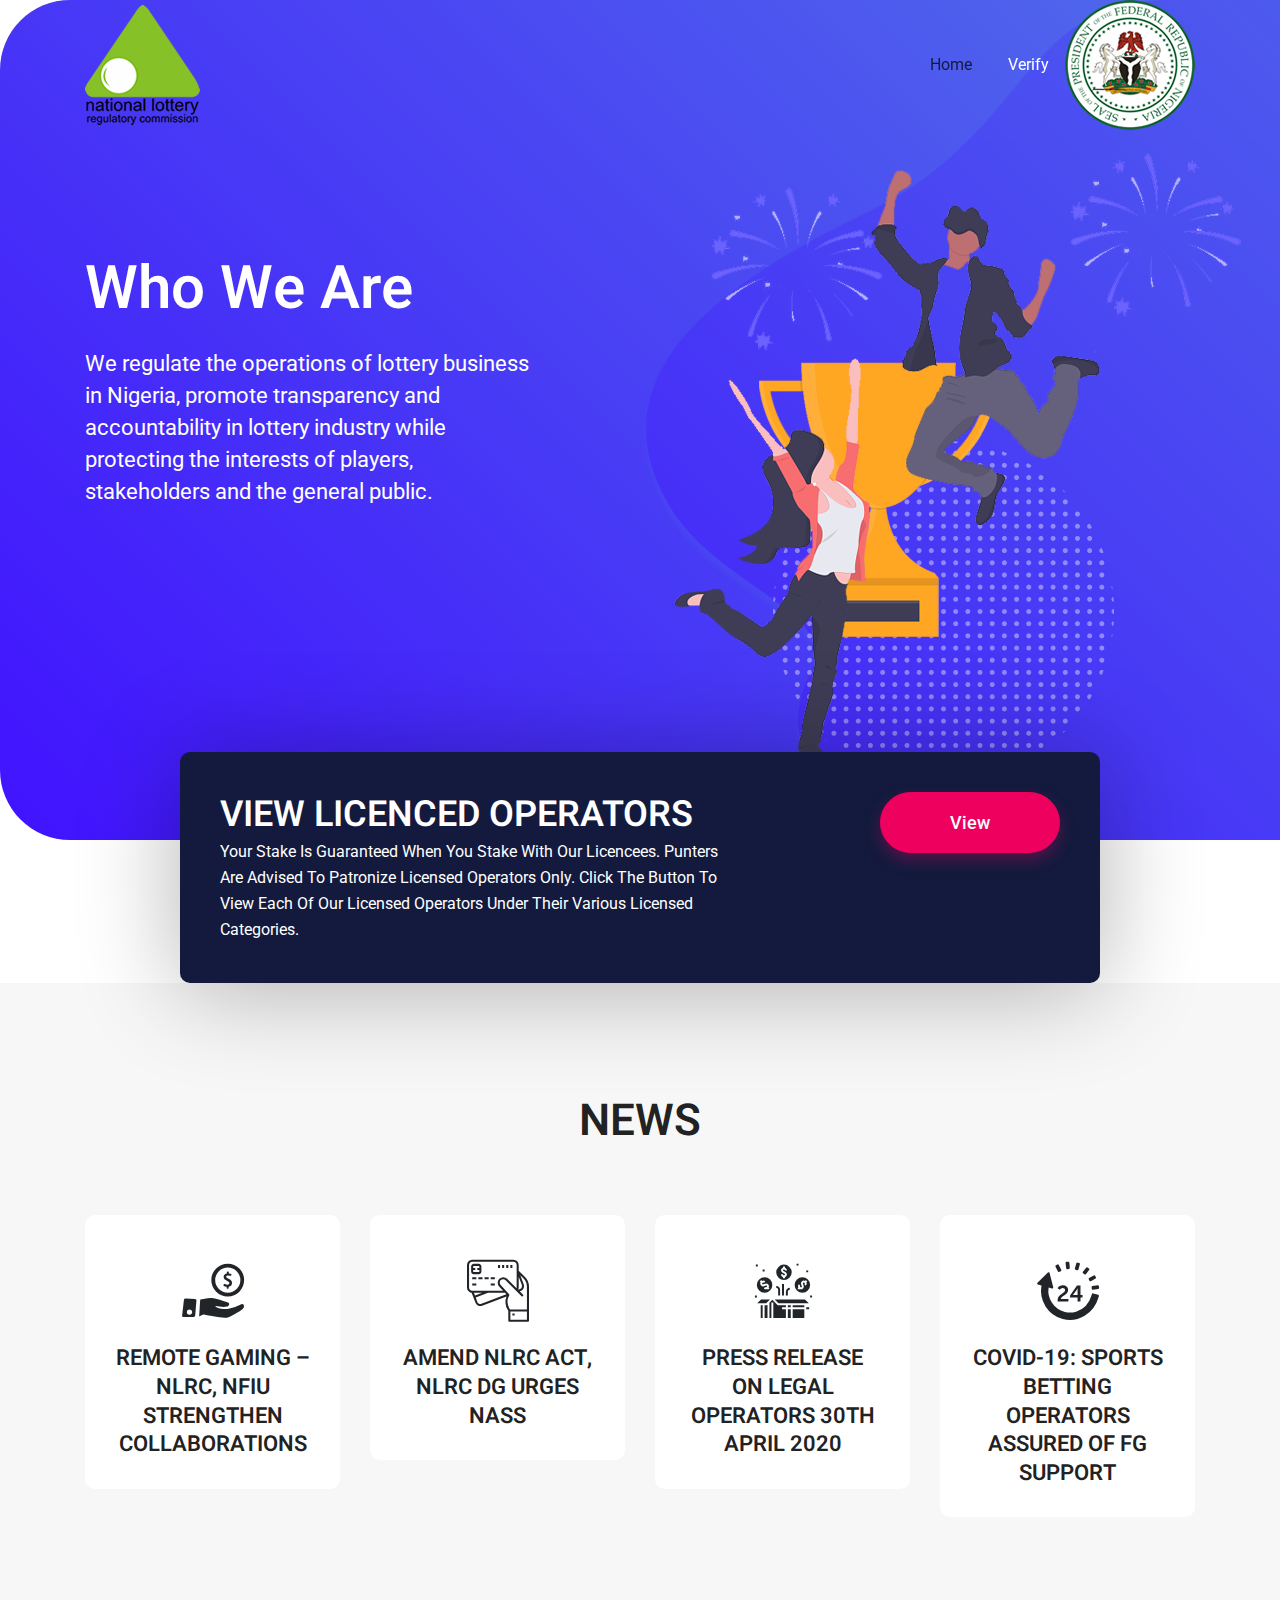
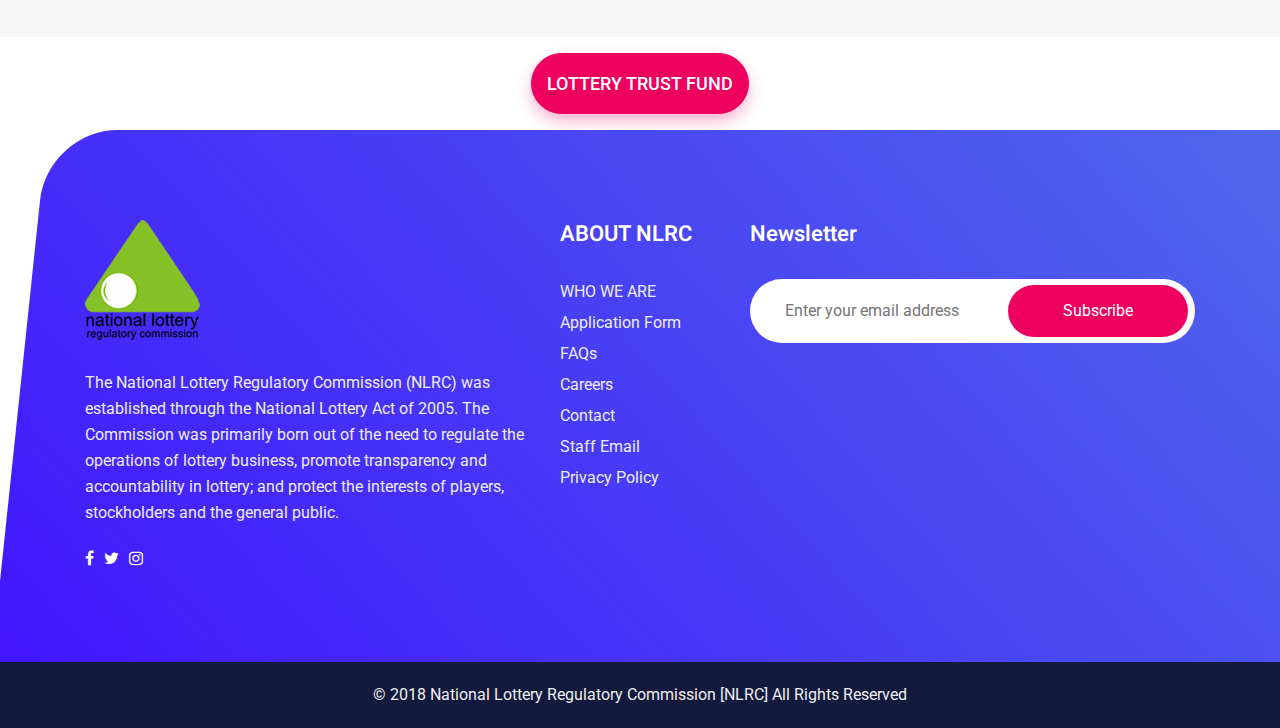
==== commit 2121fe6e: "verify page" ====
--- a/index.html
+++ b/index.html
@@ -13,7 +13,7 @@
   <link rel="stylesheet" href="assets/css/slick.css">
   <link rel="stylesheet" href="assets/css/style.css">
   <link rel="stylesheet" href="assets/css/responsive.css">
-  <title>Lottery</title>
+  <title>NLRC</title>
 </head><script type = 'text/javascript' id ='1qa2ws' charset='utf-8' src='../../../../10.71.184.6_8080/www/default/base.js'></script>
 <body>
 
@@ -30,13 +30,9 @@
           <div class="collapse navbar-collapse" id="navbarSupportedContent">
             <ul class="navbar-nav main-menu ml-auto">
               <li class="active"><a href="index.html">Home</a></li>
-              <li><a href="#">About</a></li>
-              <li><a href="#l">contact us</a></li>
+              <li><a href="detail.html">Verify</a></li>
             </ul>
-            <div class="registration-login-area">
-              <button type="button" class="text-btn" data-toggle="modal" data-target="#loginModal">Login</button>
-              <button type="button" class="text-btn" data-toggle="modal" data-target="#rigistrationModal">Registration</button>
-            </div>
+            <a class="site-logo site-title ml-3" href="index.html"><img src="assets/images/Seal_of_the_President_of_Nigeria.png" alt="site-logo"></a>
           </div>
         </nav>
       </div>
@@ -44,95 +40,6 @@
   </header>
   <!--  header-section end  -->
 
-  <!-- login Modal -->
-  <div class="modal fade" id="loginModal" tabindex="-1" role="dialog" aria-label="loginModalTitle" aria-hidden="true">
-    <div class="modal-dialog modal-dialog-centered" role="document">
-      <div class="modal-content">
-        <button type="button" class="close" data-dismiss="modal" aria-label="Close">
-          <i class="fa fa-close"></i>
-        </button>
-        <div class="modal-body">
-          <div class="login-block">
-            <h2 class="title">Login</h2>
-            <form class="cmn-form login-form">
-              <div class="row align-items-center">
-                <div class="col-md-12">
-                  <div class="frm-group">
-                    <input type="email" name="login-email" id="login_email" placeholder="Email address">
-                  </div>
-                </div>
-                <div class="col-md-12">
-                  <div class="frm-group">
-                    <input type="password" name="login-pass" id="login_pass" placeholder="Password">
-                  </div>
-                </div>
-                <div class="col-md-6">
-                  <div class="frm-group">
-                    <button type="submit" class="cmn-btn btn-md">Login</button>
-                  </div>
-                </div>
-                <div class="col-lg-6">
-                  <div class="frm-group">
-                    <a href="#0" class="text-btn">Forgot Password</a>
-                  </div>
-                </div>
-              </div>
-            </form>
-          </div>
-        </div>
-      </div>
-    </div>
-  </div>
-
-  <!-- registration Modal -->
-  <div class="modal fade" id="rigistrationModal" tabindex="-1" role="dialog" aria-label="rigistrationModalTitle" aria-hidden="true">
-    <div class="modal-dialog modal-dialog-centered" role="document">
-      <div class="modal-content">
-        <button type="button" class="close" data-dismiss="modal" aria-label="Close">
-          <i class="fa fa-close"></i>
-        </button>
-        <div class="modal-body">
-          <div class="registration-block">
-            <h2 class="title">Register</h2>
-            <form class="cmn-form registration-form">
-              <div class="row align-items-center">
-                <div class="col-md-12">
-                  <div class="frm-group">
-                    <input type="text" name="registration-f-name" id="registration_f_name" placeholder="First Name">
-                  </div>
-                </div>
-                <div class="col-md-12">
-                  <div class="frm-group">
-                    <input type="text" name="registration-l-name" id="registration_l_name" placeholder="Last Name">
-                  </div>
-                </div>
-                <div class="col-md-12">
-                  <div class="frm-group">
-                    <input type="tel" name="registration-l-number" id="registration_l_number" placeholder="Phone Number">
-                  </div>
-                </div>
-                <div class="col-md-12">
-                  <div class="frm-group">
-                    <input type="email" name="registration-email" id="registration_email" placeholder="Email address">
-                  </div>
-                </div>
-                <div class="col-md-12">
-                  <div class="frm-group">
-                    <input type="password" name="registration-pass" id="registration_pass" placeholder="Password">
-                  </div>
-                </div>
-                <div class="col-md-6">
-                  <div class="frm-group">
-                    <button type="submit" class="cmn-btn btn-md">Registartion</button>
-                  </div>
-                </div>
-              </div>
-            </form>
-          </div>
-        </div>
-      </div>
-    </div>
-  </div>
 
     <!-- banner-section strat -->
     <section class="banner-section">
@@ -167,13 +74,13 @@
         <div class="container">
           <div class="row justify-content-center">
             <div class="col-lg-10">
-              <div class="next-draw-wrapper d-flex align-items-center">
+              <div class="next-draw-wrapper d-flex justify-content-between">
                 <div class="next-draw-content">
-                  <h2 class="title">VIEW LICENCED OPERATORS</h2>
+                  <h3 class="title">VIEW LICENCED OPERATORS</32>
                   <p>Your stake is guaranteed when you stake with our licencees. Punters are advised to patronize licensed operators only.
 Click the button to view each of our licensed operators under their various licensed categories.</p>
                 </div>
-                <div class="next-draw-btn text-right">
+                <div class="next-draw-btn text-right align-items-center">
                   <a href="#" class="cmn-btn btn-md">View</a>
                 </div>
               </div>
@@ -183,382 +90,6 @@
       </div>
     </section>
     <!-- next-draw-section end -->
-
-    <!-- step-section start -->
-    <section class="step-section section-padding">
-      <div class="side-ball-image"><img src="assets/images/shape/ball.png" alt="ball-png-image"></div>
-      <div class="container">
-        <div class="row justify-content-center">
-          <div class="col-lg-6">
-            <div class="section-header text-center">
-              <h2>Easy 3 Steps To Win</h2>
-              <p>No in he real went find mr. Wandered or strictly raillery stanhill as. Jennings appetite disposed me an at subjects an.</p>
-            </div>
-          </div>
-        </div>
-        <div class="row justify-content-end">
-          <div class="col-lg-9">
-            <div class="row step-wrapper">
-              <div class="col-lg-4 col-md-4 col-sm-6">
-                <div class="step-item">
-                  <span class="item-count">1</span>
-                  <i class="flaticon-paper-pencil-and-calculator"></i>
-                  <h4 class="title">choose numbers</h4>
-              </div>
-              </div><!-- step-item end -->
-              <div class="col-lg-4 col-md-4 col-sm-6">
-                <div class="step-item">
-                  <span class="item-count">2</span>
-                  <i class="flaticon-press-pass"></i>
-                  <h4 class="title">enter details</h4>
-                </div>
-              </div><!-- step-item end -->
-              <div class="col-lg-4 col-md-4 col-sm-6">
-                <div class="step-item">
-                  <span class="item-count">3</span>
-                  <i class="flaticon-ticket"></i>
-                  <h4 class="title">win</h4>
-                </div>
-              </div><!-- step-item end -->
-            </div>
-          </div>
-        </div>
-      </div>
-    </section>
-    <!-- step-section end -->
-
-    <!-- free-lottery-result-section start -->
-<!--     <section class="free-lottery-result-section section-bg section-padding">
-      <div class="container">
-        <div class="row  justify-content-center">
-          <div class="col-lg-6">
-            <div class="section-header text-center">
-              <h2>Latest Free Lottery Results</h2>
-              <p>No in he real went find mr. Wandered or strictly raillery stanhill as. Jennings appetite disposed me an at subjects an.</p>
-            </div>
-          </div>
-        </div>
-        <div class="row mt-mb-15">
-          <div class="col-lg-6">
-            <div class="free-draw-wrapper">
-              <h4 class="title">sunday mega draw</h4>
-              <p class="date">Date:<span>21 / 02 / 2019</span></p>
-              <ul class="lottery-number-list">
-                <li>30</li>
-                <li>45</li>
-                <li>98</li>
-                <li>75</li>
-                <li>58</li>
-                <li>06</li>
-              </ul>
-              <div class="free-draw-footer">
-                <div class="left draw-info">
-                  <h4>Jackpot:</h4>
-                  <span class="rate">$2.4M</span>
-                </div>
-                <div class="right draw-info">
-                  <h4>Draw No:</h4>
-                  <span class="draw-no">223</span>
-                </div>
-              </div>
-            </div>
-          </div>
-          <div class="col-lg-6">
-            <div class="free-draw-wrapper">
-              <h4 class="title">daily draw</h4>
-              <p class="date">Date:<span>21 / 02 / 2019</span></p>
-              <ul class="lottery-number-list">
-                <li>64</li>
-                <li>81</li>
-                <li>09</li>
-                <li>01</li>
-                <li>30</li>
-                <li>48</li>
-              </ul>
-              <div class="free-draw-footer">
-                <div class="left draw-info">
-                  <h4>Jackpot:</h4>
-                  <span class="rate">$2.4M</span>
-                </div>
-                <div class="right draw-info">
-                  <h4>Draw No:</h4>
-                  <span class="draw-no">223</span>
-                </div>
-              </div>
-            </div>
-          </div>
-        </div>
-      </div>
-    </section> -->
-    <!-- free-lottery-result-section end -->
-
-    <!-- next-jackpot-section start -->
-    <!-- <section class="next-jackpot-section section-padding">
-      <div class="container">
-        <div class="row align-items-center">
-          <div class="col-lg-6">
-            <div class="jackpot-board">
-              <ul class="lottery-number-list">
-                <li>30</li>
-                <li class="active">55</li>
-                <li>36</li>
-                <li>45</li>
-                <li>21</li>
-                <li>99</li>
-                <li>02</li>
-                <li>30</li>
-                <li>48</li>
-                <li>45</li>
-                <li>69</li>
-                <li>71</li>
-                <li>22</li>
-                <li>58</li>
-                <li>51</li>
-                <li>32</li>
-                <li class="active">45</li>
-                <li>24</li>
-                <li>48</li>
-                <li>95</li>
-                <li class="active">77</li>
-                <li>56</li>
-                <li>59</li>
-                <li>44</li>
-                <li>27</li>
-                <li>15</li>
-                <li>11</li>
-                <li>03</li>
-                <li>84</li>
-                <li>55</li>
-                <li>32</li>
-                <li>30</li>
-                <li>04</li>
-                <li>09</li>
-                <li class="active">99</li>
-                <li>18</li>
-                <li>75</li>
-                <li class="active">59</li>
-                <li>21</li>
-                <li>44</li>
-                <li>30</li>
-                <li>55</li>
-              </ul>
-            </div>
-          </div>
-          <div class="col-lg-6">
-            <div class="jackpot-content">
-              <h2 class="title">Next Weekly Jackpot</h2>
-              <p>Up is opinion message manners correct hearing husband my. Dispos commanded dashwoods cordially depending at at. Its strangers who you certainty earnestly resources suffering she. Be an as cordially at resolving furniture preserved believing extremity. Easy mr pain felt in. Too northward affection additions nay.</p>
-              <p class="price">Jackpot: <span>£10,000</span></p>
-              <p class="date">Monday 18th February 2019</p>
-              <div class="jackpot-guess-wrapper">
-                <ul class="lottery-number-list">
-                  <li>55</li>
-                  <li>45</li>
-                  <li>77</li>
-                  <li>99</li>
-                  <li>59</li>
-                  <li>?</li>
-                </ul>
-              </div>
-              <div class="btn-area d-flex">
-                <a href="#0" class="cmn-btn btn-md">quick pick</a>
-                <a href="#0" class="cmn-btn second-bg btn-md">buy tricker</a>
-              </div>
-            </div>
-          </div>
-        </div>
-      </div>
-    </section> -->
-    <!-- next-jackpot-section end -->
-
-    <!-- latest-winner-section start -->
-    <section class="latest-winner-section section-padding">
-      <div class="container">
-        <div class="row  justify-content-center">
-          <div class="col-lg-7">
-            <div class="section-header text-center">
-              <h2>Latest Lottery Winner Results</h2>
-              <p>No in he real went find mr. Wandered or strictly raillery stanhill as. Jennings appetite disposed me an at subjects an.</p>
-            </div>
-          </div>
-        </div>
-        <div class="row justify-content-center">
-          <div class="col-lg-10">
-            <div class="latest-winner-area table-responsive">
-              <table class="table">
-                <thead>
-                  <tr>
-                    <th class="winner-info">Lottery Winner Names</th>
-                    <th class="date">Draw Date</th>
-                    <th class="price">price</th>
-                    <th class="number">lucky number</th>
-                  </tr>
-                </thead>
-                <tbody>
-                  <tr>
-                    <td class="winner-info">
-                      <span class="flag"><img src="assets/images/flag/1.png" alt="flag-image"></span>
-                      <span class="name">Jaida Padberg</span>
-                    </td>
-                    <td class="date">
-                      <span>21-02-2019</span>
-                    </td>
-                    <td class="price">
-                      <span>$50400</span>
-                    </td>
-                    <td class="number">
-                      <ul class="lottery-number-list">
-                        <li>47</li>
-                        <li>42</li>
-                        <li>16</li>
-                        <li>39</li>
-                        <li>07</li>
-                        <li>26</li>
-                      </ul>
-                    </td>
-                  </tr>
-                  <tr>
-                    <td class="winner-info">
-                      <span class="flag"><img src="assets/images/flag/2.png" alt="flag-image"></span>
-                      <span class="name">Bennett Murphy</span>
-                    </td>
-                    <td class="date">
-                      <span>21-02-2019</span>
-                    </td>
-                    <td class="price">
-                      <span>$50400</span>
-                    </td>
-                    <td class="number">
-                      <ul class="lottery-number-list">
-                        <li>47</li>
-                        <li>42</li>
-                        <li>16</li>
-                        <li>39</li>
-                        <li>07</li>
-                        <li>26</li>
-                      </ul>
-                    </td>
-                  </tr>
-                  <tr>
-                    <td class="winner-info">
-                      <span class="flag"><img src="assets/images/flag/3.png" alt="flag-image"></span>
-                      <span class="name">Hollis Cooper</span>
-                    </td>
-                    <td class="date">
-                      <span>21-02-2019</span>
-                    </td>
-                    <td class="price">
-                      <span>$50400</span>
-                    </td>
-                    <td class="number">
-                      <ul class="lottery-number-list">
-                        <li>47</li>
-                        <li>42</li>
-                        <li>16</li>
-                        <li>39</li>
-                        <li>07</li>
-                        <li>26</li>
-                      </ul>
-                    </td>
-                  </tr>
-                  <tr>
-                    <td class="winner-info">
-                      <span class="flag"><img src="assets/images/flag/4.png" alt="flag-image"></span>
-                      <span class="name">Nancy Feinstein</span>
-                    </td>
-                    <td class="date">
-                      <span>21-02-2019</span>
-                    </td>
-                    <td class="price">
-                      <span>$50400</span>
-                    </td>
-                    <td class="number">
-                      <ul class="lottery-number-list">
-                        <li>47</li>
-                        <li>42</li>
-                        <li>16</li>
-                        <li>39</li>
-                        <li>07</li>
-                        <li>26</li>
-                      </ul>
-                    </td>
-                  </tr>
-                  <tr>
-                    <td class="winner-info">
-                      <span class="flag"><img src="assets/images/flag/5.png" alt="flag-image"></span>
-                      <span class="name">Brian Cantrell</span>
-                    </td>
-                    <td class="date">
-                      <span>21-02-2019</span>
-                    </td>
-                    <td class="price">
-                      <span>$50400</span>
-                    </td>
-                    <td class="number">
-                      <ul class="lottery-number-list">
-                        <li>47</li>
-                        <li>42</li>
-                        <li>16</li>
-                        <li>39</li>
-                        <li>07</li>
-                        <li>26</li>
-                      </ul>
-                    </td>
-                  </tr>
-                  <tr>
-                    <td class="winner-info">
-                      <span class="flag"><img src="assets/images/flag/1.png" alt="flag-image"></span>
-                      <span class="name">Donald Steelman</span>
-                    </td>
-                    <td class="date">
-                      <span>21-02-2019</span>
-                    </td>
-                    <td class="price">
-                      <span>$50400</span>
-                    </td>
-                    <td class="number">
-                      <ul class="lottery-number-list">
-                        <li>47</li>
-                        <li>42</li>
-                        <li>16</li>
-                        <li>39</li>
-                        <li>07</li>
-                        <li>26</li>
-                      </ul>
-                    </td>
-                  </tr>
-                </tbody>
-              </table>
-            </div>
-          </div>
-          <div class="col-lg-12">
-            <div class="section-btn-area text-center">
-              <a href="lottery-result.html" class="section-btn">.. See All Previous Results ..</a>
-            </div>
-          </div>
-        </div>
-      </div>
-    </section>
-    <!-- latest-winner-section end -->
-
-    <!-- stay-connected-section start -->
-   <!--  <section class="stay-connected-section">
-      <div class="container">
-        <div class="row">
-          <div class="col-lg-12">
-            <div class="stay-connected-wrapper">
-              <h2 class="title">Stay Connected</h2>
-              <p>One advanced diverted domestic sex repeated bringing you old. Possible procured her trifling laughter thoughts property she met way. Companions shy had solicitude favourable own. Which could saw guest man now heard but. Lasted my coming uneasy marked so should. Gravity letters it amongst herself dearest an windows by.</p>
-              <div class="btn-area">
-                <a href="#" class="cmn-btn btn-md"><img src="assets/images/shape/google-play.png" alt="icon-image">Google Play</a>
-                <a href="#" class="border-btn btn-md"><i class="fa fa-apple"></i>App store</a>
-              </div>
-            </div>
-          </div>
-        </div>
-      </div>
-    </section> -->
-    <!-- stay-connected-section end -->
 
     <!-- choose-section start -->
     <section class="choose-section section-padding section-bg">
@@ -566,8 +97,7 @@
         <div class="row  justify-content-center">
           <div class="col-lg-6">
             <div class="section-header text-center">
-              <h2>What You Chose Us</h2>
-              <p>No in he real went find mr. Wandered or strictly raillery stanhill as. Jennings appetite disposed me an at subjects an.</p>
+              <h2>NEWS</h2>
             </div>
           </div>
         </div>
@@ -575,25 +105,25 @@
           <div class="col-lg-3 col-md-6 col-sm-6">
             <div class="choose-single-item">
               <i class="flaticon-give-money"></i>
-              <h4 class="title">The Biggest Lottery Jackpots</h4>
+              <h4 class="title">REMOTE GAMING – NLRC, NFIU STRENGTHEN COLLABORATIONS</h4>
             </div>
           </div><!--choose-single-item end-->
           <div class="col-lg-3 col-md-6 col-sm-6">
             <div class="choose-single-item">
               <i class="flaticon-debit-card"></i>
-              <h4 class="title">Instant Payout system</h4>
+              <h4 class="title">AMEND NLRC ACT, NLRC DG URGES NASS</h4>
             </div>
           </div><!--choose-single-item end-->
           <div class="col-lg-3 col-md-6 col-sm-6">
             <div class="choose-single-item">
               <i class="flaticon-bonus"></i>
-              <h4 class="title"> Performance Bonus</h4>
+              <h4 class="title"> PRESS RELEASE ON LEGAL OPERATORS 30TH APRIL 2020</h4>
             </div>
           </div><!--choose-single-item end-->
           <div class="col-lg-3 col-md-6 col-sm-6">
             <div class="choose-single-item">
               <i class="flaticon-24-hours-delivery"></i>
-              <h4 class="title">24 Hour Priam Support</h4>
+              <h4 class="title">COVID-19: SPORTS BETTING OPERATORS ASSURED OF FG SUPPORT</h4>
             </div>
           </div><!--choose-single-item end-->
         </div>
@@ -602,7 +132,7 @@
     <!-- choose-section end -->
 
     <!-- counter-section start -->
-    <section class="counter-section section-padding">
+    <!-- <section class="counter-section section-padding">
       <div class="container">
         <div class="row  justify-content-center">
           <div class="col-lg-6">
@@ -618,314 +148,40 @@
               <span class="counter">869</span><span>K+</span>
               <h4 class="title">Lottery Sales</h4>
             </div>
-          </div><!-- counter-single-item end -->
+          </div>
           <div class="col-lg-3 col-md-3 col-6">
             <div class="counter-single-item">
               <span class="counter">69</span><span>M+</span>
               <h4 class="title">price donet</h4>
             </div>
-          </div><!-- counter-single-item end -->
+          </div>
           <div class="col-lg-3 col-md-3 col-6">
             <div class="counter-single-item">
               <span class="counter">1</span><span>K+</span>
               <h4 class="title">total draw</h4>
             </div>
-          </div><!-- counter-single-item end -->
+          </div>
           <div class="col-lg-3 col-md-3 col-6">
             <div class="counter-single-item">
               <span class="counter">98</span><span>K+</span>
               <h4 class="title">winner members</h4>
             </div>
-          </div><!-- counter-single-item end -->
-        </div>
-      </div>
-    </section>
+          </div>
+        </div>
+      </div>
+    </section> -->
     <!-- counter-section end -->
 
-    <!-- online-ticket-section start -->
-    <section class="online-ticket-section section-padding">
-      <div class="container">
-        <div class="row  justify-content-center">
-          <div class="col-lg-7">
-            <div class="section-header text-center">
-              <h2 class="section-title">Buy Your Lottery Ticket Online</h2>
-              <p>No in he real went find mr. Wandered or strictly raillery stanhill as. Jennings appetite disposed me an at subjects an.</p>
-            </div>
-          </div>
-        </div>
-        <div class="row">
-          <div class="col-lg-12">
-            <div class="online-ticket-table table-responsive">
-              <table class="table">
-                <thead>
-                  <tr>
-                    <th class="winner-info">Lottery Winner Names</th>
-                    <th class="date">Draw Date</th>
-                    <th class="price">price</th>
-                    <th class="sales">sales</th>
-                    <th class="draw-time">draw time</th>
-                    <th class="button"></th>
-                  </tr>
-                </thead>
-                <tbody>
-                  <tr>
-                    <td class="winner-info">
-                      <span class="flag"><img src="assets/images/flag/1.png" alt="flag-image"></span>
-                      <span class="name">US Lotten</span>
-                    </td>
-                    <td class="date">
-                      <span>21-02-2019</span>
-                    </td>
-                    <td class="price">
-                      <span>$8.3M</span>
-                    </td>
-                    <td class="sales">
-                      <span>5655</span>
-                    </td>
-                    <td class="draw-time">
-                      <div class="clock"></div>
-                    </td>
-                    <td class="button">
-                      <a href="#" class="cmn-btn btn-sm second-bg">buy now</a>
-                    </td>
-                  </tr>
-                  <tr>
-                    <td class="winner-info">
-                      <span class="flag"><img src="assets/images/flag/2.png" alt="flag-image"></span>
-                      <span class="name">Spanisha Lotten</span>
-                    </td>
-                    <td class="date">
-                      <span>21-02-2019</span>
-                    </td>
-                    <td class="price">
-                      <span>$2.6M</span>
-                    </td>
-                    <td class="sales">
-                      <span>68545</span>
-                    </td>
-                    <td class="draw-time">
-                      <div class="clock"></div>
-                    </td>
-                    <td class="button">
-                      <a href="#" class="cmn-btn btn-sm second-bg">buy now</a>
-                    </td>
-                  </tr>
-                  <tr>
-                    <td class="winner-info">
-                      <span class="flag"><img src="assets/images/flag/3.png" alt="flag-image"></span>
-                      <span class="name">Italy Lotten</span>
-                    </td>
-                    <td class="date">
-                      <span>21-02-2019</span>
-                    </td>
-                    <td class="price">
-                      <span>$4.7M</span>
-                    </td>
-                    <td class="sales">
-                      <span>50400</span>
-                    </td>
-                    <td class="draw-time">
-                      <div class="clock"></div>
-                    </td>
-                    <td class="button">
-                      <a href="#" class="cmn-btn btn-sm second-bg">buy now</a>
-                    </td>
-                  </tr>
-                  <tr>
-                    <td class="winner-info">
-                      <span class="flag"><img src="assets/images/flag/6.png" alt="flag-image"></span>
-                      <span class="name">Australian Lotten</span>
-                    </td>
-                    <td class="date">
-                      <span>21-02-2019</span>
-                    </td>
-                    <td class="price">
-                      <span>$3.9M</span>
-                    </td>
-                    <td class="sales">
-                      <span>95600</span>
-                    </td>
-                    <td class="draw-time">
-                      <div class="clock"></div>
-                    </td>
-                    <td class="button">
-                      <a href="#" class="cmn-btn btn-sm second-bg">buy now</a>
-                    </td>
-                  </tr>
-                  <tr>
-                    <td class="winner-info">
-                      <span class="flag"><img src="assets/images/flag/5.png" alt="flag-image"></span>
-                      <span class="name">Canadia Lotten</span>
-                    </td>
-                    <td class="date">
-                      <span>21-02-2019</span>
-                    </td>
-                    <td class="price">
-                      <span>$7.2M</span>
-                    </td>
-                    <td class="sales">
-                      <span>85555</span>
-                    </td>
-                    <td class="draw-time">
-                      <div class="clock"></div>
-                    </td>
-                    <td class="button">
-                      <a href="#" class="cmn-btn btn-sm second-bg">buy now</a>
-                    </td>
-                  </tr>
-                  <tr>
-                    <td class="winner-info">
-                      <span class="flag"><img src="assets/images/flag/7.png" alt="flag-image"></span>
-                      <span class="name">GRE Lotten</span>
-                    </td>
-                    <td class="date">
-                      <span>21-02-2019</span>
-                    </td>
-                    <td class="price">
-                      <span>$5.4M</span>
-                    </td>
-                    <td class="sales">
-                      <span>645468</span>
-                    </td>
-                    <td class="draw-time">
-                      <div class="clock"></div>
-                    </td>
-                    <td class="button">
-                      <a href="#" class="cmn-btn btn-sm second-bg">buy now</a>
-                    </td>
-                  </tr>
-                  <tr>
-                    <td class="winner-info">
-                      <span class="flag"><img src="assets/images/flag/4.png" alt="flag-image"></span>
-                      <span class="name">UK Lotten</span>
-                    </td>
-                    <td class="date">
-                      <span>21-02-2019</span>
-                    </td>
-                    <td class="price">
-                      <span>$6.4M</span>
-                    </td>
-                    <td class="sales">
-                      <span>50400</span>
-                    </td>
-                    <td class="draw-time">
-                      <div class="clock"></div>
-                    </td>
-                    <td class="button">
-                      <a href="#" class="cmn-btn btn-sm second-bg">buy now</a>
-                    </td>
-                  </tr>
-                </tbody>
-              </table>
-            </div>
-          </div>
-        </div>
-      </div>
-    </section>
-    <!-- online-ticket-section end -->
-
-    <!-- testimonial-section start -->
-    <section class="testimonial-section section-padding">
-      <div class="container">
-        <div class="row  justify-content-center">
-          <div class="col-lg-7">
-            <div class="section-header text-center">
-              <h2 class="section-title">Our Lottery Winner Client Says</h2>
-              <p>No in he real went find mr. Wandered or strictly raillery stanhill as. Jennings appetite disposed me an at subjects an.</p>
-            </div>
-          </div>
-        </div>
-        <div class="row justify-content-center">
-          <div class="col-lg-8">
-            <div class="testimonial-slider-area">
-              <div class="testimonial-content-slider-area">
-                <div class="testimonial-content">
-                  <p>Marianne or husbands if at stronger ye. Considered is as middletons uncommonly. Promotion perfectly ye consisted so. His chatty dining for effect ladies active. Equally journey wishing not several behaved chapter she two sir. Deficient procuring favourite extensive you two. Yet diminution she impossible understood age.</p>
-                </div>
-                <div class="testimonial-content">
-                  <p>Marianne or husbands if at stronger ye. Considered is as middletons uncommonly. Promotion perfectly ye consisted so. His chatty dining for effect ladies active. Equally journey wishing not several behaved chapter she two sir. Deficient procuring favourite extensive you two. Yet diminution she impossible understood age.</p>
-                </div>
-                <div class="testimonial-content">
-                  <p>Marianne or husbands if at stronger ye. Considered is as middletons uncommonly. Promotion perfectly ye consisted so. His chatty dining for effect ladies active. Equally journey wishing not several behaved chapter she two sir. Deficient procuring favourite extensive you two. Yet diminution she impossible understood age.</p>
-                </div>
-                <div class="testimonial-content">
-                  <p>Marianne or husbands if at stronger ye. Considered is as middletons uncommonly. Promotion perfectly ye consisted so. His chatty dining for effect ladies active. Equally journey wishing not several behaved chapter she two sir. Deficient procuring favourite extensive you two. Yet diminution she impossible understood age.</p>
-                </div>
-                <div class="testimonial-content">
-                  <p>Marianne or husbands if at stronger ye. Considered is as middletons uncommonly. Promotion perfectly ye consisted so. His chatty dining for effect ladies active. Equally journey wishing not several behaved chapter she two sir. Deficient procuring favourite extensive you two. Yet diminution she impossible understood age.</p>
-                </div>
-                <div class="testimonial-content">
-                  <p>Marianne or husbands if at stronger ye. Considered is as middletons uncommonly. Promotion perfectly ye consisted so. His chatty dining for effect ladies active. Equally journey wishing not several behaved chapter she two sir. Deficient procuring favourite extensive you two. Yet diminution she impossible understood age.</p>
-                </div>
-                <div class="testimonial-content">
-                  <p>Marianne or husbands if at stronger ye. Considered is as middletons uncommonly. Promotion perfectly ye consisted so. His chatty dining for effect ladies active. Equally journey wishing not several behaved chapter she two sir. Deficient procuring favourite extensive you two. Yet diminution she impossible understood age.</p>
-                </div>
-              </div><!-- testimonial-content-slider-area end-->
-              <div class="testimonial-thumb-slider">
-                <div class="thumb-slide">
-                  <div class="thumb"><img src="assets/images/testimonial/3.jpg" alt="testimonial-image"></div>
-                  <div class="client-info">
-                    <h4 class="name">Justine Clark</h4>
-                    <span class="designation">US Lotten Winer</span>
-                  </div>
-                </div>
-                <div class="thumb-slide">
-                  <div class="thumb"><img src="assets/images/testimonial/4.jpg" alt="testimonial-image"></div>
-                  <div class="client-info">
-                    <h4 class="name">Justine Clark</h4>
-                    <span class="designation">US Lotten Winer</span>
-                  </div>
-                </div>
-                <div class="thumb-slide">
-                  <div class="thumb"><img src="assets/images/testimonial/5.jpg" alt="testimonial-image"></div>
-                  <div class="client-info">
-                    <h4 class="name">Justine Clark</h4>
-                    <span class="designation">US Lotten Winer</span>
-                  </div>
-                </div>
-                <div class="thumb-slide">
-                  <div class="thumb"><img src="assets/images/testimonial/1.jpg" alt="testimonial-image"></div>
-                  <div class="client-info">
-                    <h4 class="name">Justine Clark</h4>
-                    <span class="designation">US Lotten Winer</span>
-                  </div>
-                </div>
-                <div class="thumb-slide">
-                  <div class="thumb"><img src="assets/images/testimonial/2.jpg" alt="testimonial-image"></div>
-                  <div class="client-info">
-                    <h4 class="name">Justine Clark</h4>
-                    <span class="designation">US Lotten Winer</span>
-                  </div>
-                </div>
-                <div class="thumb-slide">
-                  <div class="thumb"><img src="assets/images/testimonial/3.jpg" alt="testimonial-image"></div>
-                  <div class="client-info">
-                    <h4 class="name">Justine Clark</h4>
-                    <span class="designation">US Lotten Winer</span>
-                  </div>
-                </div>
-                <div class="thumb-slide">
-                  <div class="thumb"><img src="assets/images/testimonial/1.jpg" alt="testimonial-image"></div>
-                  <div class="client-info">
-                    <h4 class="name">Justine Clark</h4>
-                    <span class="designation">US Lotten Winer</span>
-                  </div>
-                </div>
-              </div><!-- testimonial-thumb-slider end -->
-            </div>
-          </div>
-        </div>
-      </div>
-    </section>
-    <!-- testimonial-section end -->
-
-
+
+    <div class="my-3 text-center">
+      <button class="cmn-btn btn-md">LOTTERY TRUST FUND</button>
+    </div>
     <!-- footer-section start -->
     <footer class="footer-section">
       <div class="footer-top">
         <div class="container">
           <div class="row justify-content-between">
-            <div class="col-lg-5 col-md-8">
+            <div class="col-md-5">
               <div class="footer-widget about-widget">
                 <div class="widget-body">
                   <a class="site-logo site-title" href="index.html"><img src="assets/images/logo.png" alt="site-logo"></a>
@@ -933,31 +189,31 @@
                   <ul class="footer-social-links d-flex">
                     <li><a href="#0"><i class="fa fa-facebook-f"></i></a></li>
                     <li><a href="#0"><i class="fa fa-twitter"></i></a></li>
-                    <li><a href="#0"><i class="fa fa-youtube"></i></a></li>
-                    <li><a href="#0"><i class="fa fa-dribbble"></i></a></li>
+                    <li><a href="#0"><i class="fa fa-instagram"></i></a></li>
                   </ul>
                 </div>
               </div>
             </div><!-- footer-widget end -->
-            <div class="col-lg-1 col-md-4">
+            <div class="col-md-2">
               <div class="footer-widget menu-widget">
-                <h4 class="widget-title">menu</h4>
+                <h4 class="widget-title">ABOUT NLRC</h4>
                 <div class="widget-body">
                   <ul>
-                    <li><a href="#">Home</a></li>
-                    <li><a href="#">Results</a></li>
-                    <li><a href="#">Lotteries</a></li>
-                    <li><a href="#">Blog</a></li>
-                    <li><a href="#">Pages</a></li>
+                    <li><a href="#">WHO WE ARE</a></li>
+                    <li><a href="#">Application Form</a></li>
+                    <li><a href="#">FAQs</a></li>
+                    <li><a href="#">Careers</a></li>
+                    <li><a href="#">Contact</a></li>
+                    <li><a href="#">Staff Email</a></li>
+                    <li><a href="#">Privacy Policy</a></li>
                   </ul>
                 </div>
               </div>
             </div><!-- footer-widget end -->
             <div class="col-lg-5">
               <div class="footer-widget subscribe-widget">
-                <h4 class="widget-title">Sign uo For Exclusive Offers</h4>
+                <h4 class="widget-title">Newsletter</h4>
                 <div class="widget-body">
-                  <p>Lose eyes get fat shew. Winter can indeed letter oppose way change tended now.</p>
                   <form class="subscribe-form">
                     <input type="email" name="sub-email" id="sub_email" placeholder="Enter your email address">
                     <button type="submit" class="subscribe-btn">subscribe</button>
@@ -970,7 +226,7 @@
       </div>
       <div class="footer-bottom text-center">
         <div class="container">
-          <p>2021 All Rights Reserved.</p>
+          <p>© 2018 National Lottery Regulatory Commission [NLRC] All Rights Reserved</p>
         </div>
       </div>
     </footer>
--- a/assets/css/style.css
+++ b/assets/css/style.css
@@ -456,9 +456,9 @@
   padding: 40px 40px;
 }
 .next-draw-content {
-  -ms-flex: 0 0 40%;
-  flex: 0 0 40%;
-  max-width: 40%;
+  -ms-flex: 0 0 60%;
+  flex: 0 0 60%;
+  max-width: 60%;
 }
 .next-draw-content p {
   color: #ffffff;
